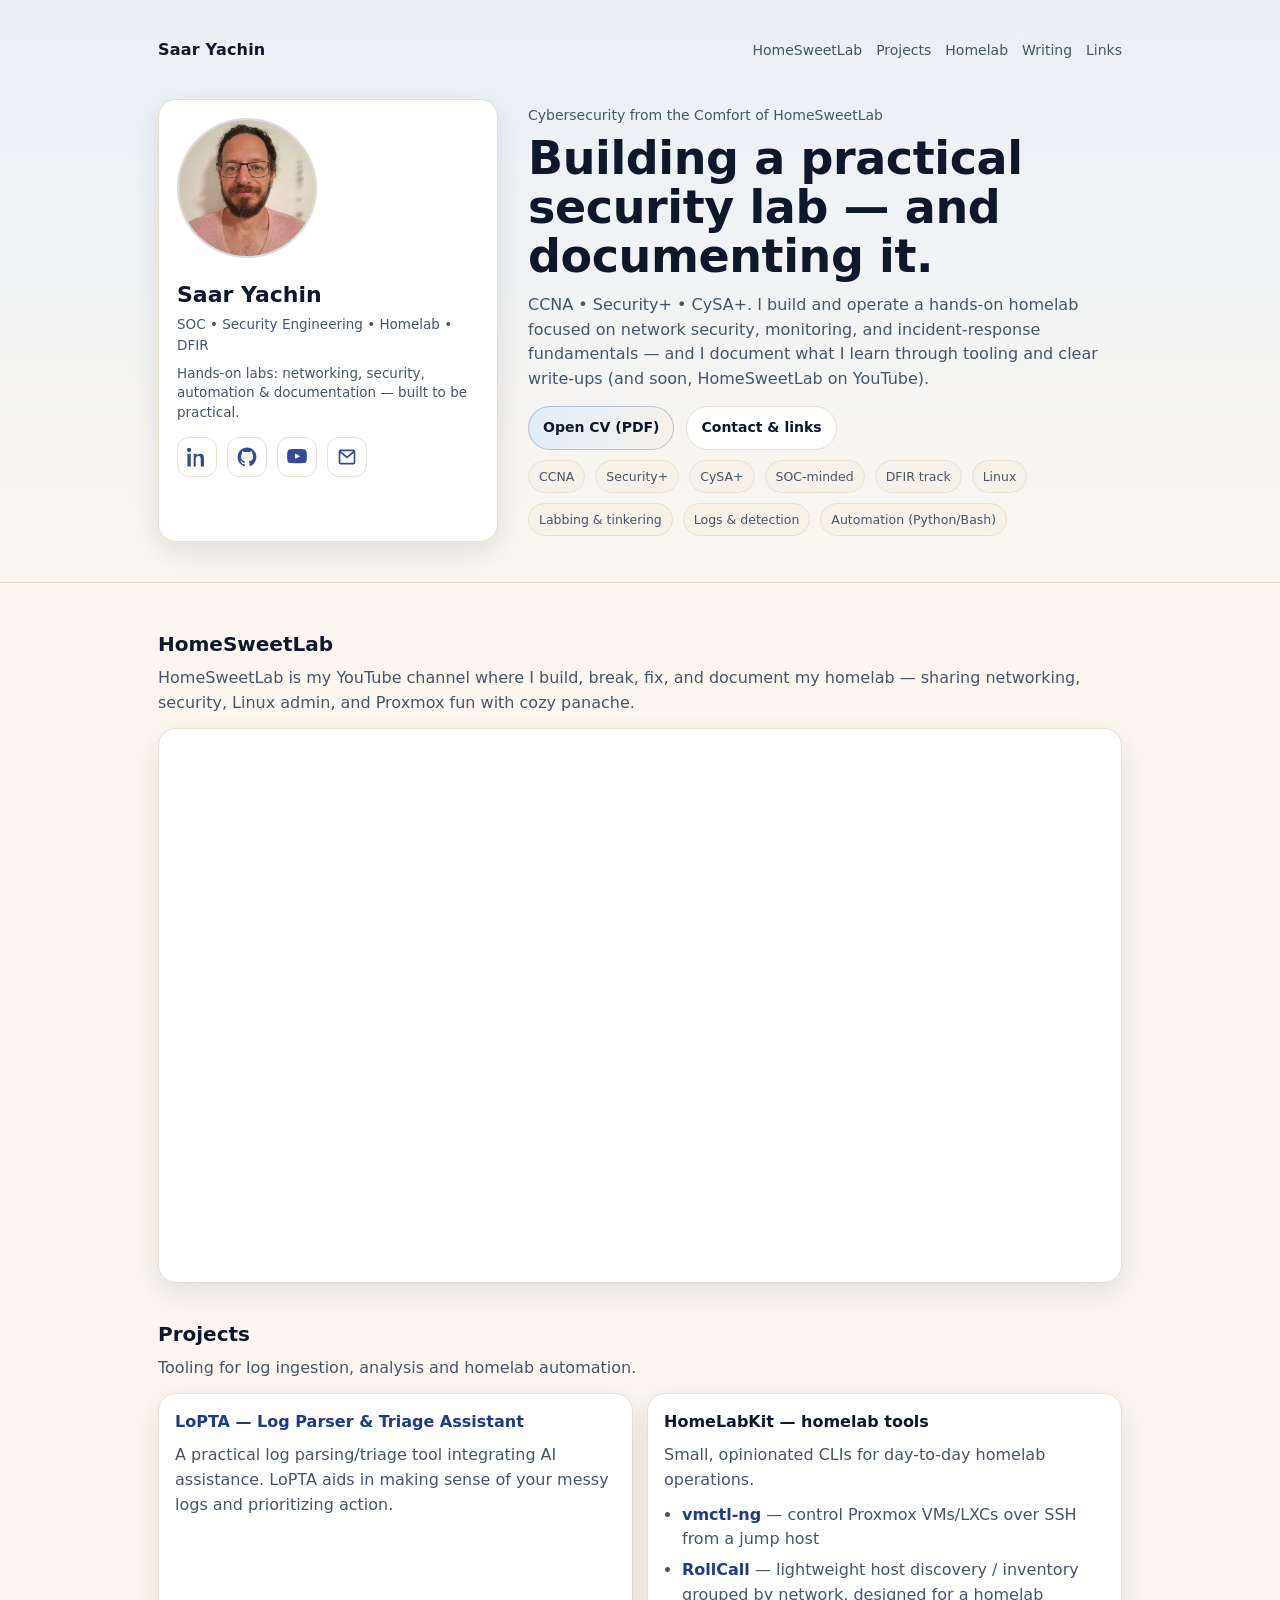
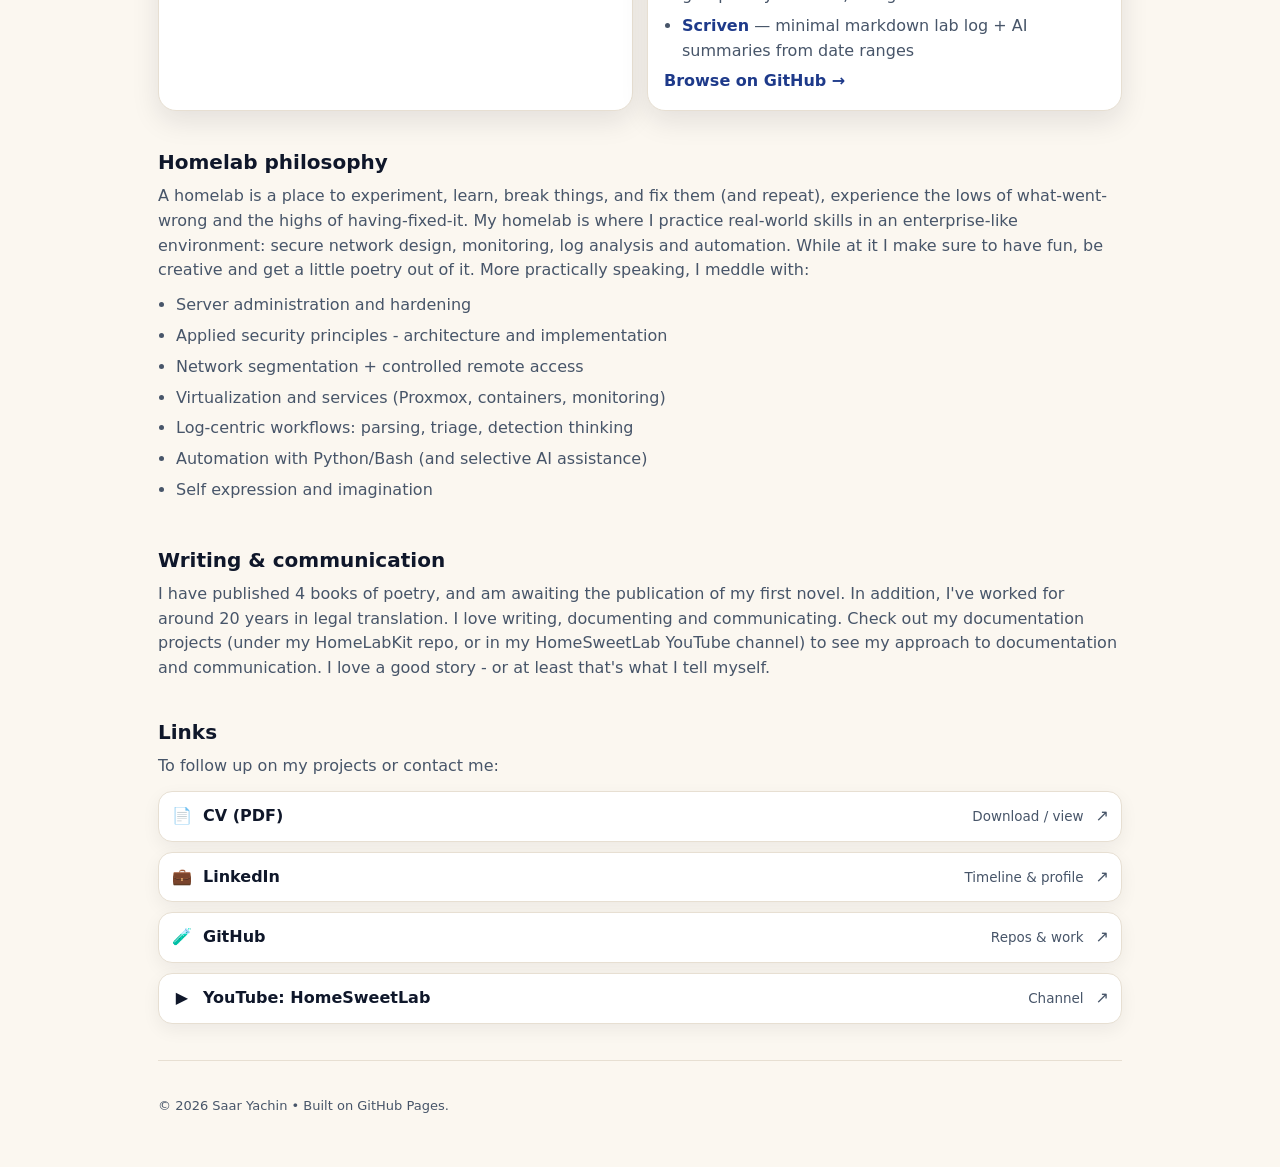
==== index.html @ 1986d0d4 "Fix video embed borders" ====
<!doctype html>
<html lang="en">
<head>
  <meta charset="utf-8" />
  <meta name="viewport" content="width=device-width, initial-scale=1" />
  <title>Saar Yachin — Network Security • SOC/DFIR • Homelab</title>
  <meta name="description" content="CCNA • Security+ • CySA+. Networking-first cybersecurity practitioner building hands-on homelab labs and tooling (LoPTA, vmctl-ng, RollCall). HomeSweetLab on YouTube." />
  <link rel="stylesheet" href="styles.css" />
  <link rel="icon" href="/favicon.ico">
  <link rel="icon" type="image/png" sizes="16x16" href="/favicon-16x16.png">
  <link rel="icon" type="image/png" sizes="32x32" href="/favicon-32x32.png">
</head>

<body>
  <header class="site-header" id="top">
    <div class="wrap">
      <nav class="nav">
        <a class="brand" href="#top">Saar Yachin</a>
        <div class="navlinks">
          <a href="#homesweetlab">HomeSweetLab</a>
          <a href="#projects">Projects</a>
          <a href="#homelab">Homelab</a>
          <a href="#writing">Writing</a>
          <a href="#links">Links</a>
        </div>
      </nav>

      <section class="hero">
        <div class="hero-left">
          <img class="avatar" src="assets/avatar.jpg" alt="Portrait of Saar Yachin" />

          <div class="identity">
            <h1 class="name">Saar Yachin</h1>
	    <p class="tagline">SOC • Security Engineering • Homelab • DFIR</p>
	    <p class="micro">Hands-on labs: networking, security, automation & documentation — built to be practical.</p>
          </div>

          <div class="iconbar" aria-label="Social links">
            <!-- Replace # with real links later -->
            <a class="iconbtn" href="https://www.linkedin.com/in/saar-yachin" aria-label="LinkedIn" title="LinkedIn" target="_blank" rel="noopener">
              <!-- LinkedIn icon (inline SVG) -->
              <svg viewBox="0 0 24 24" aria-hidden="true"><path d="M4.98 3.5C4.98 4.88 3.87 6 2.5 6S0 4.88 0 3.5 1.12 1 2.5 1 4.98 2.12 4.98 3.5ZM.5 23.5h4V7.98h-4V23.5ZM8 7.98h3.83v2.12h.05c.53-1 1.83-2.06 3.77-2.06 4.03 0 4.78 2.65 4.78 6.09v9.37h-4v-8.31c0-1.98-.04-4.52-2.76-4.52-2.76 0-3.18 2.16-3.18 4.39v8.44H8V7.98Z"/></svg>
            </a>

            <a class="iconbtn" href="https://github.com/saaryachin" aria-label="GitHub" title="GitHub" target="_blank" rel="noopener">
              <svg viewBox="0 0 24 24" aria-hidden="true"><path d="M12 .5C5.73.5.75 5.62.75 12c0 5.1 3.22 9.42 7.69 10.95.56.1.77-.25.77-.55v-2.02c-3.13.7-3.79-1.55-3.79-1.55-.52-1.36-1.27-1.72-1.27-1.72-1.04-.73.08-.71.08-.71 1.15.08 1.75 1.2 1.75 1.2 1.02 1.78 2.68 1.26 3.33.96.1-.76.4-1.26.72-1.55-2.5-.29-5.13-1.28-5.13-5.7 0-1.26.44-2.29 1.16-3.1-.12-.29-.5-1.46.11-3.05 0 0 .95-.31 3.12 1.19.9-.26 1.87-.39 2.83-.39.96 0 1.93.13 2.83.39 2.17-1.5 3.12-1.19 3.12-1.19.61 1.59.23 2.76.11 3.05.72.81 1.16 1.84 1.16 3.1 0 4.43-2.64 5.41-5.15 5.69.41.36.77 1.06.77 2.14v3.17c0 .3.2.65.78.55C20.03 21.42 23.25 17.1 23.25 12 23.25 5.62 18.27.5 12 .5Z"/></svg>
            </a>

            <a class="iconbtn" href="https://www.youtube.com/@HomeSweetLab" aria-label="YouTube" title="YouTube" target="_blank" rel="noopener">
              <svg viewBox="0 0 24 24" aria-hidden="true"><path d="M23.5 6.2s-.23-1.65-.95-2.38c-.9-.95-1.9-.95-2.36-1C16.9 2.5 12 2.5 12 2.5h-.01s-4.9 0-8.19.32c-.46.05-1.46.05-2.36 1C.73 4.55.5 6.2.5 6.2S.2 8.14.2 10.08v1.84c0 1.94.3 3.88.3 3.88s.23 1.65.94 2.38c.9.95 2.08.92 2.6 1.02 1.9.19 8 .3 8 .3s4.9-.01 8.19-.33c.46-.05 1.46-.05 2.36-1 .72-.73.95-2.38.95-2.38s.3-1.94.3-3.88v-1.84c0-1.94-.3-3.88-.3-3.88ZM9.75 14.2V7.8l6.2 3.2-6.2 3.2Z"/></svg>
            </a>

            <a class="iconbtn" href="mailto:saaryachin@gmail.com" aria-label="Email" title="Email">
              <svg viewBox="0 0 24 24" aria-hidden="true"><path d="M2 5.5A2.5 2.5 0 0 1 4.5 3h15A2.5 2.5 0 0 1 22 5.5v13A2.5 2.5 0 0 1 19.5 21h-15A2.5 2.5 0 0 1 2 18.5v-13Zm2.7-.5 7.3 6.1 7.3-6.1H4.7ZM20 7.1l-7.4 6.2a1 1 0 0 1-1.3 0L4 7.1V18.5c0 .28.22.5.5.5h15c.28 0 .5-.22.5-.5V7.1Z"/></svg>
            </a>
          </div>
        </div>

        <div class="hero-right">
          <p class="kicker">Cybersecurity from the Comfort of HomeSweetLab</p>
          <h2 class="headline">Building a practical security lab — and documenting it.</h2>
          <p class="lede">CCNA • Security+ • CySA+. I build and operate a hands-on homelab focused on network security, monitoring, and incident-response fundamentals — and I document what I learn through tooling and clear write-ups (and soon, HomeSweetLab on YouTube).</p>

          <div class="cta">
            <a class="btn primary" href="cv.pdf" target="_blank" rel="noopener">Open CV (PDF)</a>
            <a class="btn" href="#links">Contact & links</a>
          </div>
	<div class="chips" aria-label="Highlights">
	    <span class="chip">CCNA</span>
	    <span class="chip">Security+</span>
	    <span class="chip">CySA+</span>
	    <span class="chip">SOC-minded</span>
	    <span class="chip">DFIR track</span>
	    <span class="chip">Linux</span>
	    <span class="chip">Labbing & tinkering</span>
	    <span class="chip">Logs & detection</span>
	    <span class="chip">Automation (Python/Bash)</span>
        </div>
      </div>
      </section>
    </div>
  </header>

  <main class="wrap">
    <!-- HomeSweetLab section -->
    <section class="section" id="homesweetlab">
      <div class="section-head">
        <h3>HomeSweetLab</h3>
        <p class="muted">HomeSweetLab is my YouTube channel where I build, break, fix, and document my homelab — sharing networking, security, Linux admin, and Proxmox fun with cozy panache.</p>
      </div>

      <!-- note: placeholder -->
      <div class="video-card">
        <div class="video-embed">
          <iframe
            src="https://www.youtube.com/embed/uvWdbuGuYpo?si=0WYmAQ7j7IZ3jvNw"
            title="HomeSweetLab Ep.01 — My Cybersecurity Homelab"
            frameborder="0"
            allow="accelerometer; autoplay; clipboard-write; encrypted-media; gyroscope; picture-in-picture; web-share"
            allowfullscreen>
          </iframe>
        </div>
      </div>
    </section>

    <!-- Projects -->
    <section class="section" id="projects">
      <div class="section-head">
	<h3>Projects</h3>
	<p class="muted">Tooling for log ingestion, analysis and homelab automation.</p>
      </div>

      <div class="grid2">
        <article class="card">
	  <h4> <a class="link" href="https://github.com/saaryachin/LoPTA" target="_blank" rel="noopener">LoPTA — Log Parser &amp; Triage Assistant </a> </h4>
	  <p class="muted">A practical log parsing/triage tool integrating AI assistance. LoPTA aids in making sense of your messy logs and prioritizing action.</p>
        </article>


	<article class="card">
	  <h4>HomeLabKit — homelab tools</h4>
	  <p class="muted">Small, opinionated CLIs for day-to-day homelab operations.</p>
	  <ul class="bullets">
      <li>
        <a class="link" href="https://github.com/saaryachin/vmctl-ng" target="_blank" rel="noopener">
          <strong>vmctl-ng</strong>
        </a>
        — control Proxmox VMs/LXCs over SSH from a jump host
      </li>

      <li>
        <a class="link" href="https://github.com/saaryachin/RollCall" target="_blank" rel="noopener">
          <strong>RollCall</strong>
        </a>
        — lightweight host discovery / inventory grouped by network, designed for a homelab
      </li>

      <li>
        <a class="link" href="https://github.com/saaryachin/Scriven" target="_blank" rel="noopener">
          <strong>Scriven</strong>
        </a>
        — minimal markdown lab log + AI summaries from date ranges
      </li>
    </ul>
	  <a class="link" href="https://github.com/saaryachin" target="_blank" rel="noopener">Browse on GitHub →</a>
	</article>
      </div>
    </section>

    <section class="section" id="homelab">
      <div class="section-head">
        <h3>Homelab philosophy</h3>
        <p class="muted">A homelab is a place to experiment, learn, break things, and fix them (and repeat), experience the lows of what-went-wrong and the highs of having-fixed-it. My homelab is where I practice real-world skills in an enterprise-like environment: secure network design, monitoring, log analysis and automation. While at it I make sure to have fun, be creative and get a little poetry out of it. More practically speaking, I meddle with: </p>
      </div>
      <ul class="bullets">
        <li>Server administration and hardening</li>
        <li>Applied security principles - architecture and implementation</li>
        <li>Network segmentation + controlled remote access</li>
        <li>Virtualization and services (Proxmox, containers, monitoring)</li>
	<li>Log-centric workflows: parsing, triage, detection thinking</li>
	<li>Automation with Python/Bash (and selective AI assistance)</li>
        <li>Self expression and imagination</li>
      </ul>
    </section>

    <section class="section" id="writing">
      <div class="section-head">
        <h3>Writing & communication</h3>
        <p class="muted">
          I have published 4 books of poetry, and am awaiting the publication of my first novel. In addition, I've worked for around 20 years in legal translation. I love writing, documenting and communicating. Check out my documentation projects (under my HomeLabKit repo, or in my HomeSweetLab YouTube channel) to see my approach to documentation and communication. I love a good story - or at least that's what I tell myself.
        </p>
      </div>
    </section>

    <section class="section" id="links">
      <div class="section-head">
        <h3>Links</h3>
        <p class="muted">To follow up on my projects or contact me:</p>
      </div>

      <div class="linklist">
        <a class="linkrow" href="cv.pdf" target="_blank" rel="noopener">
          <span class="lr-left"><span class="lr-icon">📄</span><span class="lr-title">CV (PDF)</span></span>
          <span class="lr-desc muted">Download / view</span>
          <span class="lr-arrow">↗</span>
        </a>

        <a class="linkrow" href="https://www.linkedin.com/in/saar-yachin" target="_blank" rel="noopener">
          <span class="lr-left"><span class="lr-icon">💼</span><span class="lr-title">LinkedIn</span></span>
          <span class="lr-desc muted">Timeline & profile</span>
          <span class="lr-arrow">↗</span>
        </a>

        <a class="linkrow" href="https://github.com/saaryachin" target="_blank" rel="noopener">
          <span class="lr-left"><span class="lr-icon">🧪</span><span class="lr-title">GitHub</span></span>
          <span class="lr-desc muted">Repos & work</span>
          <span class="lr-arrow">↗</span>
        </a>

        <a class="linkrow" href="https://www.youtube.com/@HomeSweetLab" target="_blank" rel="noopener">
          <span class="lr-left"><span class="lr-icon">▶️</span><span class="lr-title">YouTube: HomeSweetLab</span></span>
          <span class="lr-desc muted">Channel</span>
          <span class="lr-arrow">↗</span>
        </a>
      </div>

    </section>

    <footer class="footer">
      <p class="tiny muted">© <span id="year"></span> Saar Yachin • Built on GitHub Pages.</p>
    </footer>
  </main>

  <script>
    document.getElementById("year").textContent = new Date().getFullYear();
  </script>
</body>
</html>
---- styles.css ----
:root{
  --bg:#FBF7F0;
  --card:#FFFFFF;
  --cardTint:#F6F0E6;
  --text:#0F172A;
  --muted:#475569;
  --border:#E7DFD2;
  --accent:#1E3A8A;
  --accentSoft:#DBEAFE;

  --radius:18px;
  --shadow: 0 10px 28px rgba(15,23,42,0.10);
}

*{box-sizing:border-box}
html,body{margin:0;padding:0}
body{
  font-family: ui-sans-serif, system-ui, -apple-system, Segoe UI, Roboto, Helvetica, Arial;
  background: var(--bg);
  color: var(--text);
  line-height:1.55;
}

a{color:inherit;text-decoration:none}
.wrap{max-width:1000px;margin:0 auto;padding:28px 18px}

.site-header{
  background: linear-gradient(180deg, rgba(219,234,254,0.55), rgba(251,247,240,0));
  border-bottom:1px solid var(--border);
}

.nav{
  display:flex;justify-content:space-between;align-items:center;
  gap:14px;padding:10px 0 18px;
}

.brand{font-weight:750;letter-spacing:.2px}
.navlinks{display:flex;gap:14px;flex-wrap:wrap}
.navlinks a{color:var(--muted);font-size:14px}
.navlinks a:hover{color:var(--accent)}

.hero{
  display:grid;
  grid-template-columns: 340px 1fr;
  gap:26px;
  padding:18px 0 12px;
}
@media (max-width: 860px){
  .hero{grid-template-columns:1fr}
}

.hero-left{
  background: var(--card);
  border:1px solid var(--border);
  border-radius: var(--radius);
  box-shadow: var(--shadow);
  padding:18px;
}

.avatar{
  width:140px;height:140px;border-radius:50%;
  object-fit:cover;
  border: 2px solid rgba(30,58,138,0.12);
  background: var(--cardTint);
}

.hero-left .identity {
  margin-top: 16px;
}

.micro {
  margin: 8px 0 0;
  font-size: 13.5px;
  color: var(--muted);
  line-height: 1.45;
}
.identity{margin-top:12px}
.name{margin:0;font-size:22px;line-height:1.2}
.tagline{margin:6px 0 0;color:var(--muted);font-size:13.5px}

.iconbar{
  display:flex;gap:10px;flex-wrap:wrap;
  margin-top:14px;
}
.iconbtn{
  width:40px;height:40px;border-radius:12px;
  display:grid;place-items:center;
  border:1px solid var(--border);
  background: var(--card);
  transition: transform .08s ease, border-color .2s ease, background .2s ease;
}
.iconbtn:hover{
  transform: translateY(-1px);
  border-color: rgba(30,58,138,0.25);
  background: rgba(219,234,254,0.35);
}
.iconbtn svg{
  width:20px;height:20px;
  fill: var(--accent);
  opacity: .9;
}

.hero-right{
  padding:6px 4px;
}
.kicker{color:var(--muted);font-size:14px;margin:0 0 8px}
.headline{
  margin:0 0 12px;
  font-size: clamp(30px, 4.2vw, 46px);
  line-height:1.06;
  letter-spacing:-.4px;
}
.lede{color:var(--muted);max-width:70ch;margin:0 0 14px}

.cta{display:flex;gap:12px;flex-wrap:wrap;margin:12px 0 10px}
.btn{
  border:1px solid var(--border);
  padding:10px 14px;border-radius:999px;
  background: var(--card);
  font-weight:650;font-size:14px;
  transition: transform .08s ease, border-color .2s ease, background .2s ease;
}
.btn:hover{transform:translateY(-1px);border-color:rgba(30,58,138,0.25)}
.btn.primary{
  border-color: rgba(30,58,138,0.25);
  background: linear-gradient(90deg, rgba(219,234,254,0.75), rgba(246,240,230,0.7));
}

.chips{display:flex;gap:10px;flex-wrap:wrap;margin-top:10px}
.chip{
  font-size:12.5px;color:var(--muted);
  border:1px solid var(--border);
  padding:6px 10px;border-radius:999px;
  background: rgba(246,240,230,0.75);
}

.section{padding:18px 0}
.section-head h3{margin:0 0 6px;font-size:20px}
.section-head p{margin:0;color:var(--muted)}

.muted{color:var(--muted)}
.tiny{font-size:13px}

.video-card{
  margin-top:12px;
  border:1px solid var(--border);
  border-radius: var(--radius);
  background: var(--card);
  box-shadow: var(--shadow);
  padding:14px;
}

.video-placeholder{
  min-height: 260px;
  border-radius: 14px;
  border:1px dashed rgba(30,58,138,0.25);
  background: rgba(219,234,254,0.35);
  display:flex;align-items:center;gap:14px;
  padding:18px;
}

.video-embed {
  position: relative;
  width: 100%;
  aspect-ratio: 16 / 9;
  overflow: hidden;
  border-radius: 16px; /* match your card rounding */
}

.video-embed iframe {
  position: absolute;
  inset: 0;
  width: 100%;
  height: 100%;
  border: 0;
}

.play-badge{
  width:52px;height:52px;border-radius:16px;
  display:grid;place-items:center;
  background: var(--card);
  border:1px solid var(--border);
  color: var(--accent);
  font-weight:800;
}

.grid2{
  display:grid;
  grid-template-columns: repeat(2, minmax(0,1fr));
  gap:14px;
  margin-top:12px;
}
@media (max-width: 860px){
  .grid2{grid-template-columns:1fr}
}

.card{
  border:1px solid var(--border);
  border-radius: var(--radius);
  background: var(--card);
  box-shadow: var(--shadow);
  padding:16px;
}
.card.subtle{
  background: rgba(246,240,230,0.7);
}
.card h4{margin:0 0 8px;font-size:16px}
.card p{margin:0 0 10px}

.link{
  display:inline-block;
  font-weight:700;
  color: var(--accent);
}
.link:hover{text-decoration:underline}
.link.disabled{
  color: rgba(71,85,105,0.7);
  cursor: not-allowed;
  text-decoration:none;
}

.bullets{margin:10px 0 0;padding-left:18px;color:var(--muted)}
.bullets li{margin:6px 0}

.linklist{display:grid;gap:10px;margin-top:12px}
.linkrow{
  display:grid;
  grid-template-columns: 1fr auto auto;
  gap:12px;
  align-items:center;
  border:1px solid var(--border);
  border-radius: 14px;
  background: var(--card);
  box-shadow: 0 6px 18px rgba(15,23,42,0.06);
  padding:12px 12px;
}
.linkrow:hover{
  border-color: rgba(30,58,138,0.22);
  background: rgba(219,234,254,0.18);
}
.lr-left{display:flex;align-items:center;gap:10px}
.lr-icon{width:22px;text-align:center}
.lr-title{font-weight:750}
.lr-desc{font-size:13.5px}
.lr-arrow{color: var(--muted)}

.footer{
  padding:22px 0 10px;
  border-top:1px solid var(--border);
  margin-top:18px;
}
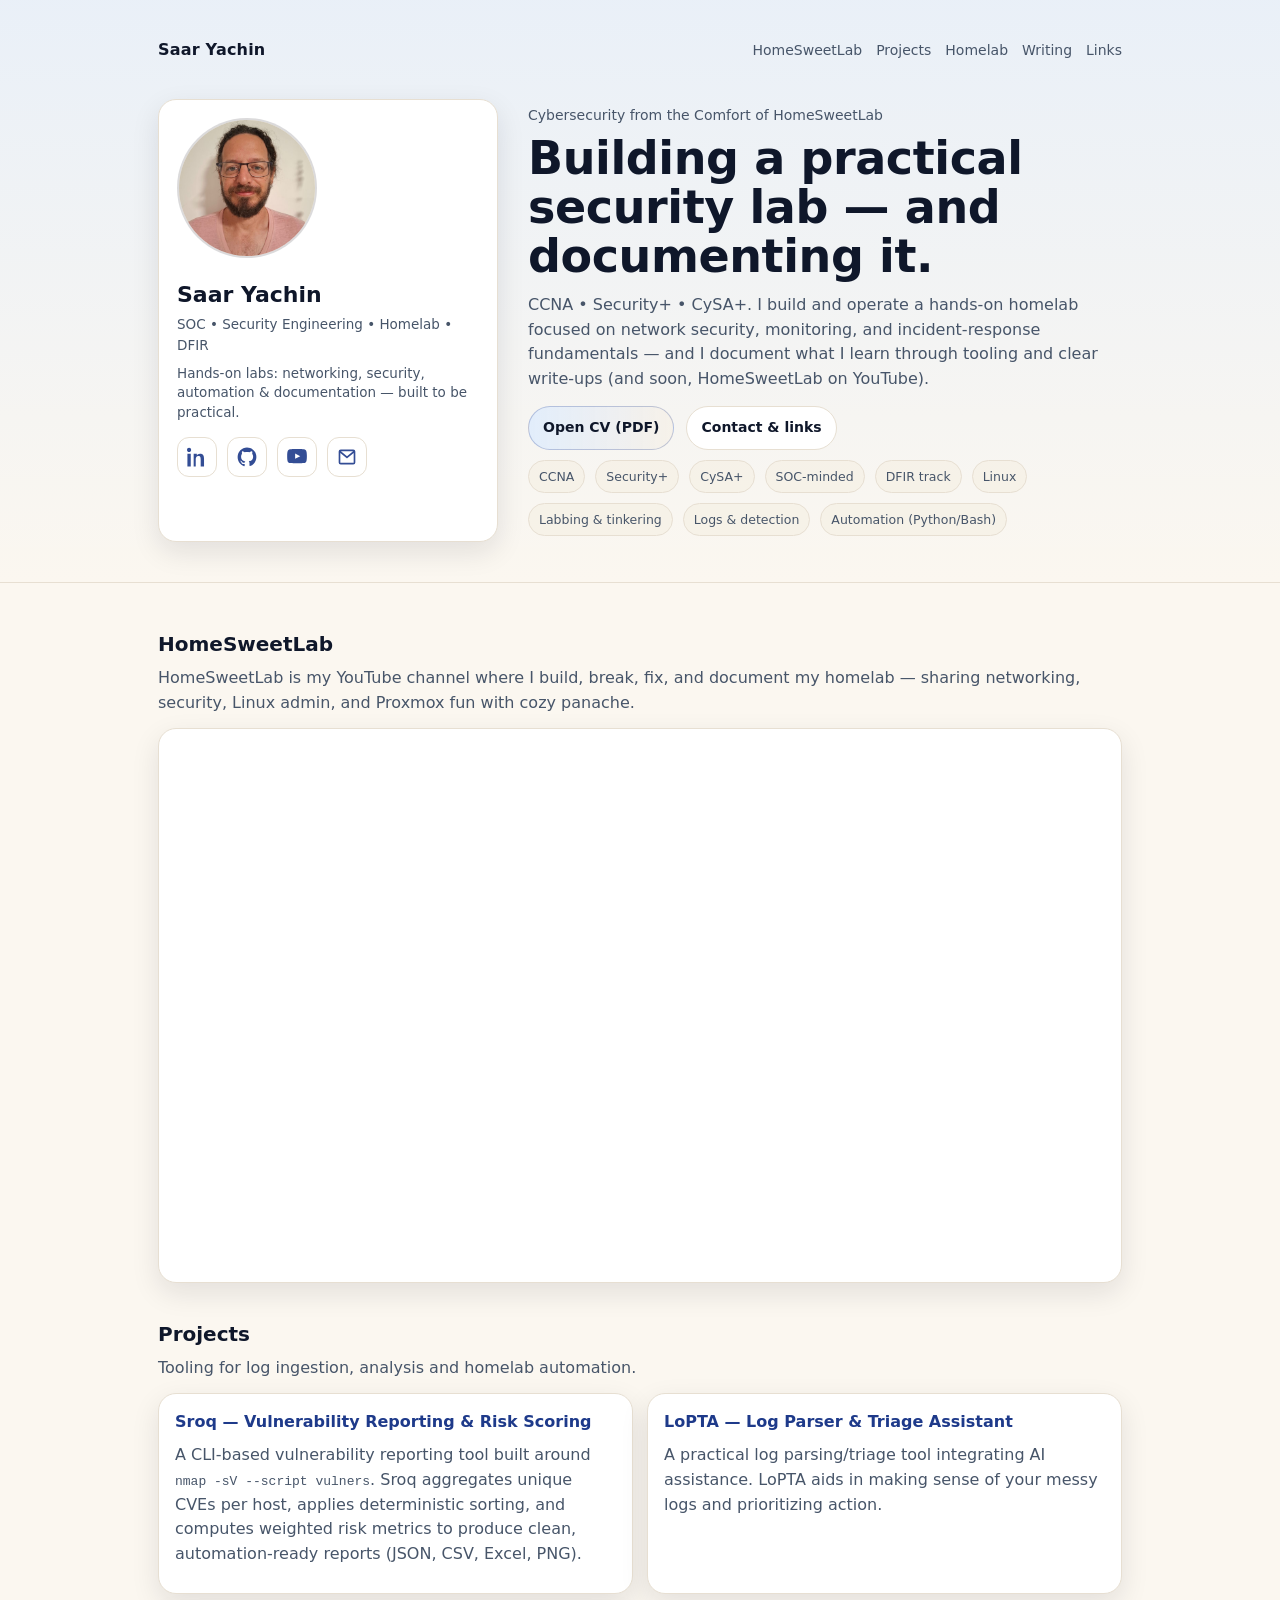
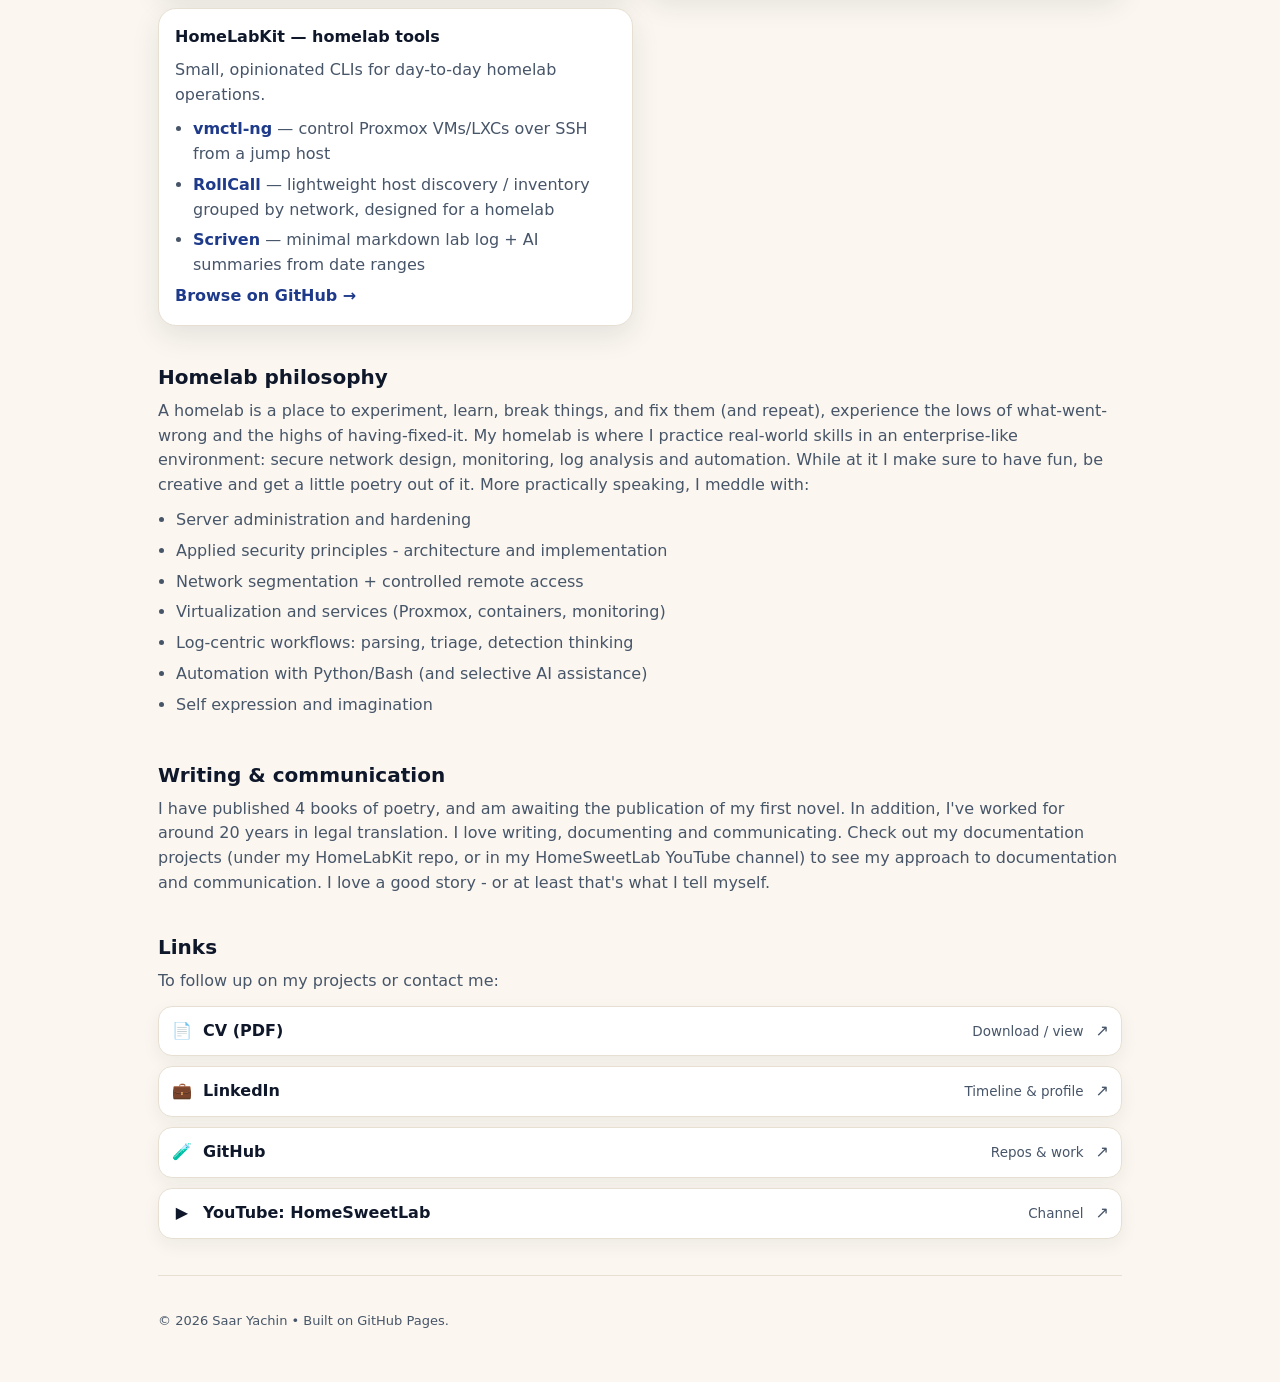
==== commit eae69c10: "Added Sroq project." ====
--- a/index.html
+++ b/index.html
@@ -112,8 +112,13 @@
 
       <div class="grid2">
         <article class="card">
-	  <h4> <a class="link" href="https://github.com/saaryachin/LoPTA" target="_blank" rel="noopener">LoPTA — Log Parser &amp; Triage Assistant </a> </h4>
-	  <p class="muted">A practical log parsing/triage tool integrating AI assistance. LoPTA aids in making sense of your messy logs and prioritizing action.</p>
+          <h4> <a class="link" href="https://github.com/saaryachin/sroq" target="_blank" rel="noopener">
+              Sroq — Vulnerability Reporting &amp; Risk Scoring </a> </h4>
+            <p class="muted"> A CLI-based vulnerability reporting tool built around <code>nmap -sV --script vulners</code>. Sroq aggregates unique CVEs per host, applies deterministic sorting, and computes weighted risk metrics to produce clean, automation-ready reports (JSON, CSV, Excel, PNG). </p>
+        </article>
+        <article class="card">
+          <h4> <a class="link" href="https://github.com/saaryachin/LoPTA" target="_blank" rel="noopener">LoPTA — Log Parser &amp; Triage Assistant </a> </h4>
+          <p class="muted">A practical log parsing/triage tool integrating AI assistance. LoPTA aids in making sense of your messy logs and prioritizing action.</p>
         </article>
 
 
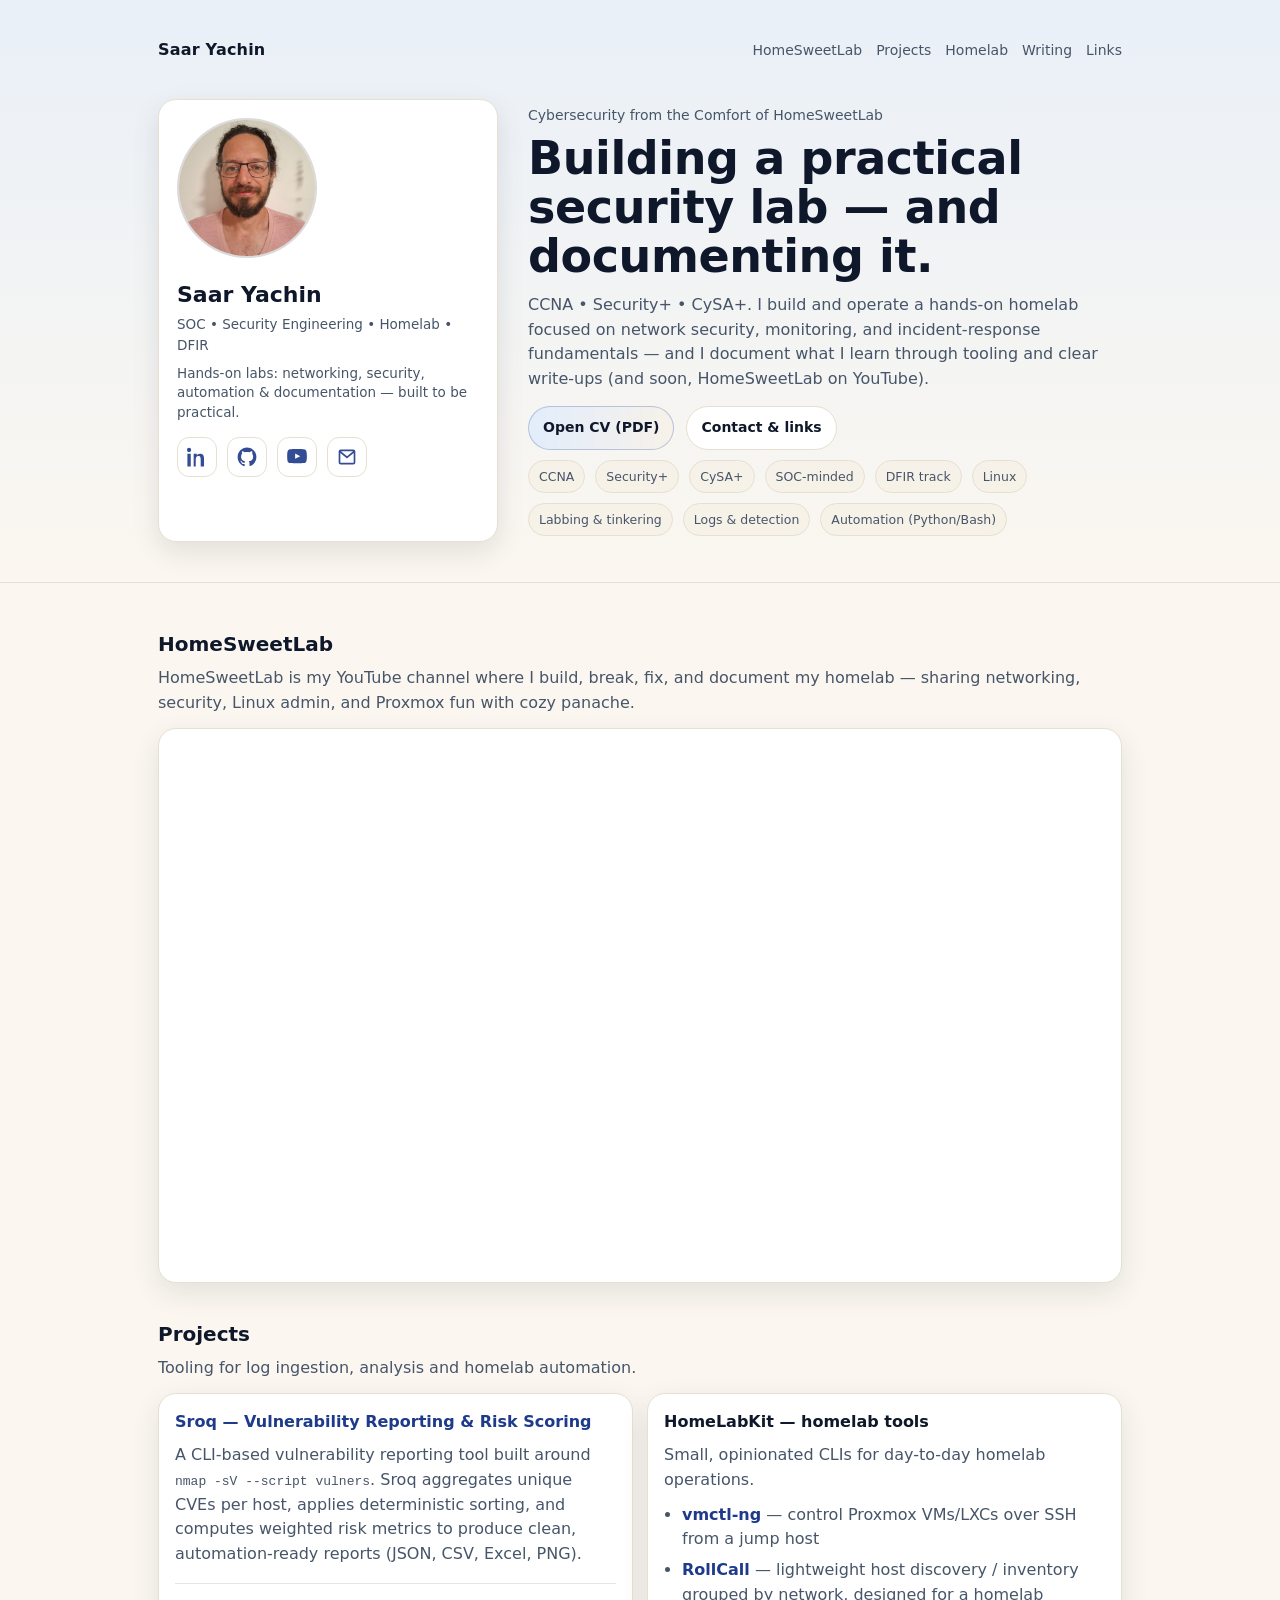
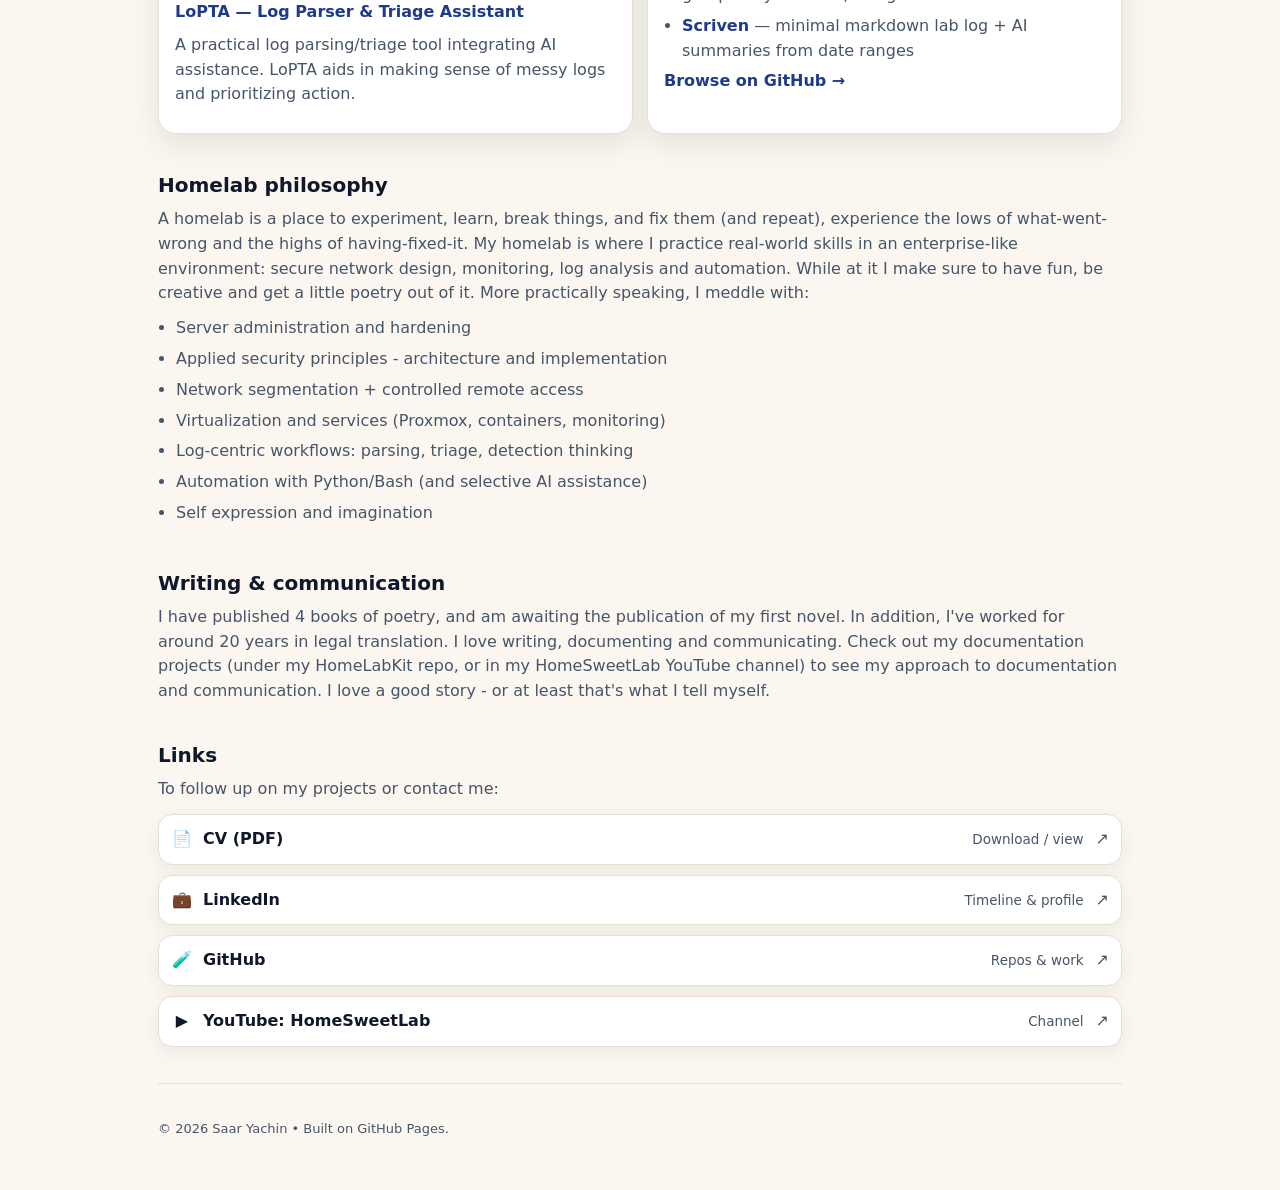
==== commit 588a7cc7: "HTML formatting." ====
--- a/index.html
+++ b/index.html
@@ -112,15 +112,26 @@
 
       <div class="grid2">
         <article class="card">
-          <h4> <a class="link" href="https://github.com/saaryachin/sroq" target="_blank" rel="noopener">
-              Sroq — Vulnerability Reporting &amp; Risk Scoring </a> </h4>
-            <p class="muted"> A CLI-based vulnerability reporting tool built around <code>nmap -sV --script vulners</code>. Sroq aggregates unique CVEs per host, applies deterministic sorting, and computes weighted risk metrics to produce clean, automation-ready reports (JSON, CSV, Excel, PNG). </p>
+          <h4>
+            <a class="link" href="https://github.com/saaryachin/sroq" target="_blank" rel="noopener">
+              Sroq — Vulnerability Reporting &amp; Risk Scoring
+            </a>
+          </h4>
+          <p class="muted">
+            A CLI-based vulnerability reporting tool built around <code>nmap -sV --script vulners</code>. Sroq aggregates unique CVEs per host, applies deterministic sorting, and computes weighted risk metrics to produce clean, automation-ready reports (JSON, CSV, Excel, PNG).
+          </p>
+
+          <hr style="border:none;border-top:1px solid #e5e5e5;margin:1rem 0;">
+
+          <h4>
+            <a class="link" href="https://github.com/saaryachin/LoPTA" target="_blank" rel="noopener">
+              LoPTA — Log Parser &amp; Triage Assistant
+            </a>
+          </h4>
+          <p class="muted">
+            A practical log parsing/triage tool integrating AI assistance. LoPTA aids in making sense of messy logs and prioritizing action.
+          </p>
         </article>
-        <article class="card">
-          <h4> <a class="link" href="https://github.com/saaryachin/LoPTA" target="_blank" rel="noopener">LoPTA — Log Parser &amp; Triage Assistant </a> </h4>
-          <p class="muted">A practical log parsing/triage tool integrating AI assistance. LoPTA aids in making sense of your messy logs and prioritizing action.</p>
-        </article>
-
 
 	<article class="card">
 	  <h4>HomeLabKit — homelab tools</h4>
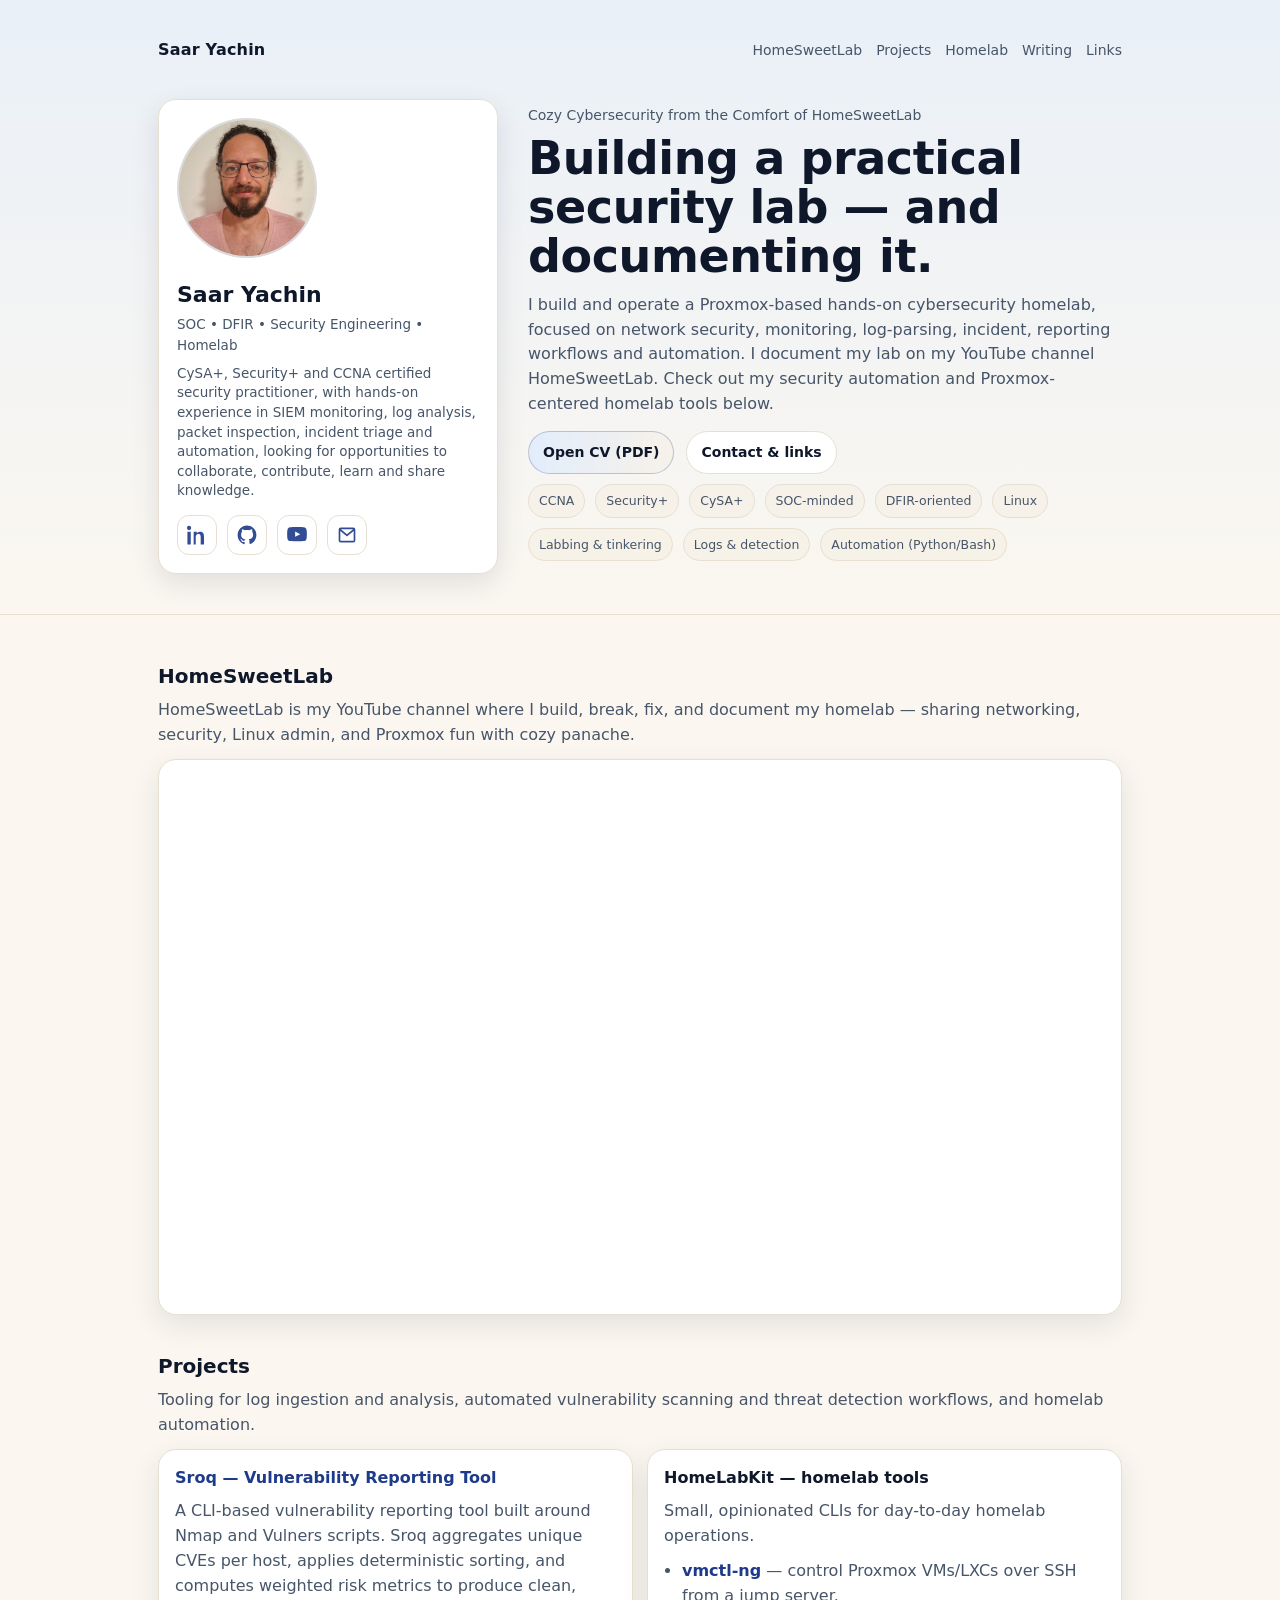
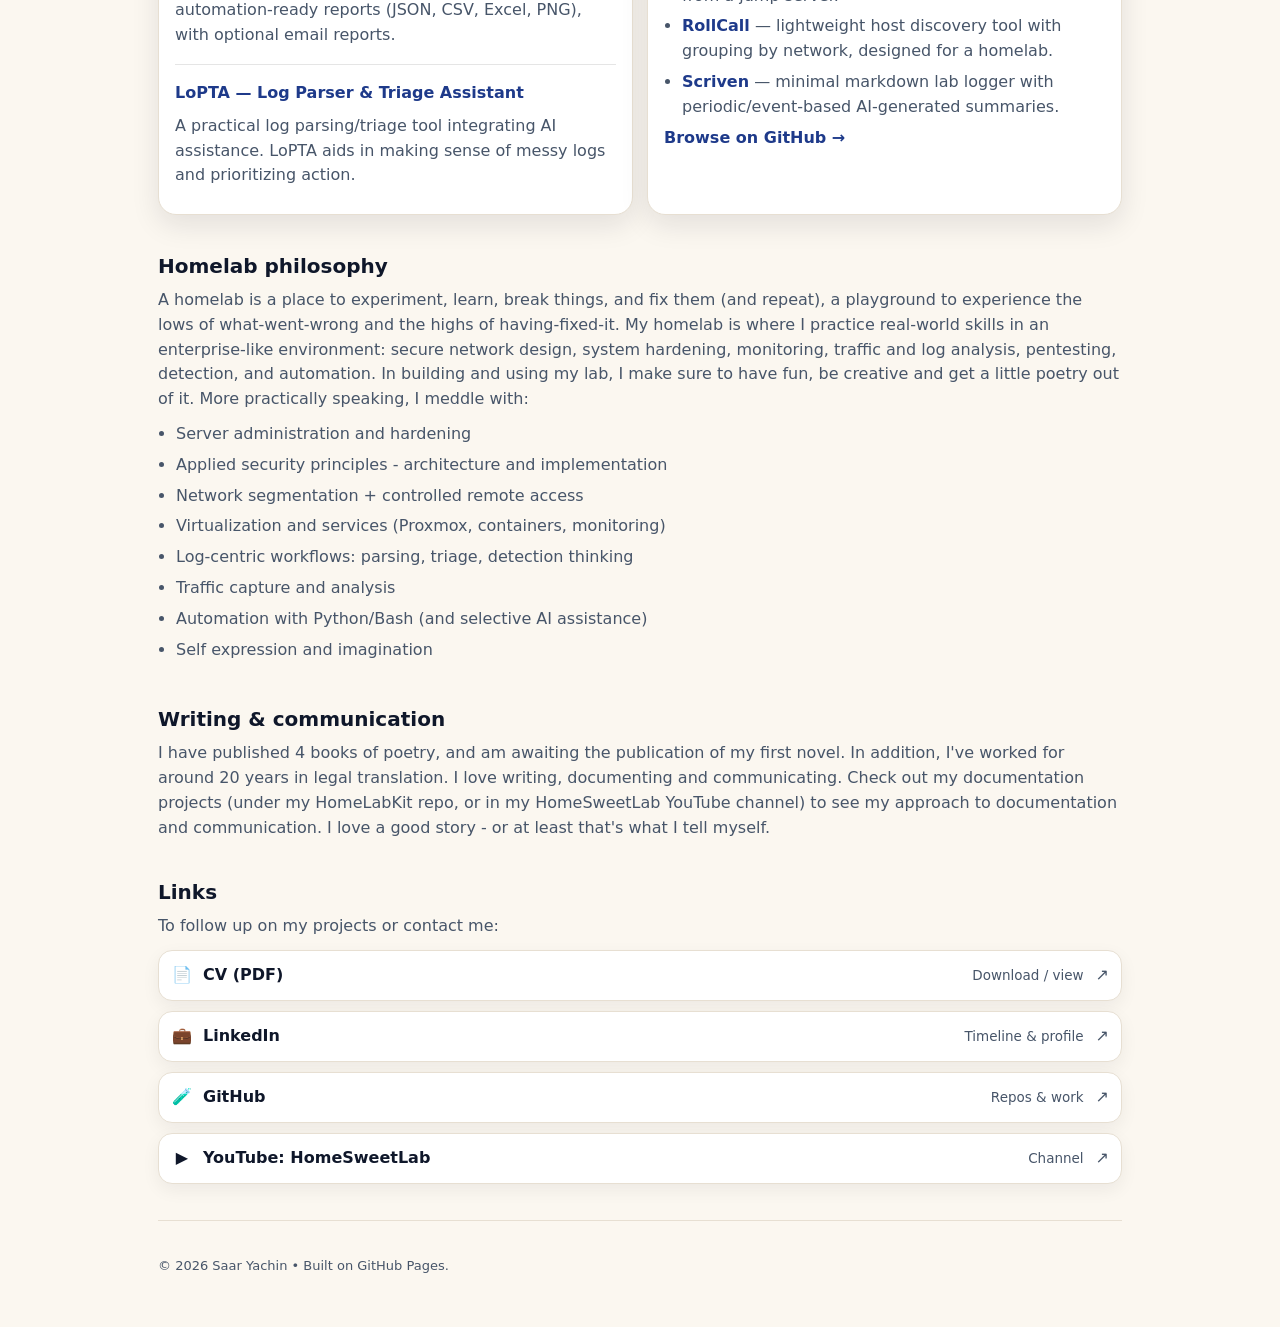
==== commit 81ee3208: "Improve wording" ====
--- a/index.html
+++ b/index.html
@@ -3,8 +3,8 @@
 <head>
   <meta charset="utf-8" />
   <meta name="viewport" content="width=device-width, initial-scale=1" />
-  <title>Saar Yachin — Network Security • SOC/DFIR • Homelab</title>
-  <meta name="description" content="CCNA • Security+ • CySA+. Networking-first cybersecurity practitioner building hands-on homelab labs and tooling (LoPTA, vmctl-ng, RollCall). HomeSweetLab on YouTube." />
+  <title>Saar Yachin — SOC • DFIR • Security Engineering • Homelab</title>
+  <meta name="description" content="CCNA • Security+ • CySA+. Cybersecurity practitioner building and documenting a hands-on homelab. Automation, networking, security engineering, HomeSweetLab on YouTube." />
   <link rel="stylesheet" href="styles.css" />
   <link rel="icon" href="/favicon.ico">
   <link rel="icon" type="image/png" sizes="16x16" href="/favicon-16x16.png">
@@ -31,8 +31,8 @@
 
           <div class="identity">
             <h1 class="name">Saar Yachin</h1>
-	    <p class="tagline">SOC • Security Engineering • Homelab • DFIR</p>
-	    <p class="micro">Hands-on labs: networking, security, automation & documentation — built to be practical.</p>
+	    <p class="tagline">SOC • DFIR • Security Engineering • Homelab</p>
+	    <p class="micro">CySA+, Security+ and CCNA certified security practitioner, with hands-on experience in SIEM monitoring, log analysis, packet inspection, incident triage and automation, looking for opportunities to collaborate, contribute, learn and share knowledge. </p>
           </div>
 
           <div class="iconbar" aria-label="Social links">
@@ -57,9 +57,9 @@
         </div>
 
         <div class="hero-right">
-          <p class="kicker">Cybersecurity from the Comfort of HomeSweetLab</p>
+          <p class="kicker">Cozy Cybersecurity from the Comfort of HomeSweetLab</p>
           <h2 class="headline">Building a practical security lab — and documenting it.</h2>
-          <p class="lede">CCNA • Security+ • CySA+. I build and operate a hands-on homelab focused on network security, monitoring, and incident-response fundamentals — and I document what I learn through tooling and clear write-ups (and soon, HomeSweetLab on YouTube).</p>
+          <p class="lede">I build and operate a Proxmox-based hands-on cybersecurity homelab, focused on network security, monitoring, log-parsing, incident, reporting workflows and automation. I document my lab on my YouTube channel HomeSweetLab. Check out my security automation and Proxmox-centered homelab tools below.</p>
 
           <div class="cta">
             <a class="btn primary" href="cv.pdf" target="_blank" rel="noopener">Open CV (PDF)</a>
@@ -70,7 +70,7 @@
 	    <span class="chip">Security+</span>
 	    <span class="chip">CySA+</span>
 	    <span class="chip">SOC-minded</span>
-	    <span class="chip">DFIR track</span>
+      <span class="chip">DFIR-oriented</span>
 	    <span class="chip">Linux</span>
 	    <span class="chip">Labbing & tinkering</span>
 	    <span class="chip">Logs & detection</span>
@@ -107,18 +107,18 @@
     <section class="section" id="projects">
       <div class="section-head">
 	<h3>Projects</h3>
-	<p class="muted">Tooling for log ingestion, analysis and homelab automation.</p>
+	<p class="muted">Tooling for log ingestion and analysis, automated vulnerability scanning and threat detection workflows, and homelab automation.</p>
       </div>
 
       <div class="grid2">
         <article class="card">
           <h4>
             <a class="link" href="https://github.com/saaryachin/sroq" target="_blank" rel="noopener">
-              Sroq — Vulnerability Reporting &amp; Risk Scoring
+              Sroq — Vulnerability Reporting Tool
             </a>
           </h4>
           <p class="muted">
-            A CLI-based vulnerability reporting tool built around <code>nmap -sV --script vulners</code>. Sroq aggregates unique CVEs per host, applies deterministic sorting, and computes weighted risk metrics to produce clean, automation-ready reports (JSON, CSV, Excel, PNG).
+            A CLI-based vulnerability reporting tool built around Nmap and Vulners scripts. Sroq aggregates unique CVEs per host, applies deterministic sorting, and computes weighted risk metrics to produce clean, automation-ready reports (JSON, CSV, Excel, PNG), with optional email reports.
           </p>
 
           <hr style="border:none;border-top:1px solid #e5e5e5;margin:1rem 0;">
@@ -141,21 +141,21 @@
         <a class="link" href="https://github.com/saaryachin/vmctl-ng" target="_blank" rel="noopener">
           <strong>vmctl-ng</strong>
         </a>
-        — control Proxmox VMs/LXCs over SSH from a jump host
+        — control Proxmox VMs/LXCs over SSH from a jump server.
       </li>
 
       <li>
         <a class="link" href="https://github.com/saaryachin/RollCall" target="_blank" rel="noopener">
           <strong>RollCall</strong>
         </a>
-        — lightweight host discovery / inventory grouped by network, designed for a homelab
+        — lightweight host discovery tool with grouping by network, designed for a homelab.
       </li>
 
       <li>
         <a class="link" href="https://github.com/saaryachin/Scriven" target="_blank" rel="noopener">
           <strong>Scriven</strong>
         </a>
-        — minimal markdown lab log + AI summaries from date ranges
+        — minimal markdown lab logger with periodic/event-based AI-generated summaries.
       </li>
     </ul>
 	  <a class="link" href="https://github.com/saaryachin" target="_blank" rel="noopener">Browse on GitHub →</a>
@@ -166,15 +166,16 @@
     <section class="section" id="homelab">
       <div class="section-head">
         <h3>Homelab philosophy</h3>
-        <p class="muted">A homelab is a place to experiment, learn, break things, and fix them (and repeat), experience the lows of what-went-wrong and the highs of having-fixed-it. My homelab is where I practice real-world skills in an enterprise-like environment: secure network design, monitoring, log analysis and automation. While at it I make sure to have fun, be creative and get a little poetry out of it. More practically speaking, I meddle with: </p>
+        <p class="muted">A homelab is a place to experiment, learn, break things, and fix them (and repeat), a playground to experience the lows of what-went-wrong and the highs of having-fixed-it. My homelab is where I practice real-world skills in an enterprise-like environment: secure network design, system hardening, monitoring, traffic and log analysis, pentesting, detection, and automation. In building and using my lab, I make sure to have fun, be creative and get a little poetry out of it. More practically speaking, I meddle with: </p>
       </div>
       <ul class="bullets">
         <li>Server administration and hardening</li>
         <li>Applied security principles - architecture and implementation</li>
         <li>Network segmentation + controlled remote access</li>
         <li>Virtualization and services (Proxmox, containers, monitoring)</li>
-	<li>Log-centric workflows: parsing, triage, detection thinking</li>
-	<li>Automation with Python/Bash (and selective AI assistance)</li>
+        <li>Log-centric workflows: parsing, triage, detection thinking</li>
+        <li>Traffic capture and analysis</li>
+        <li>Automation with Python/Bash (and selective AI assistance)</li>
         <li>Self expression and imagination</li>
       </ul>
     </section>
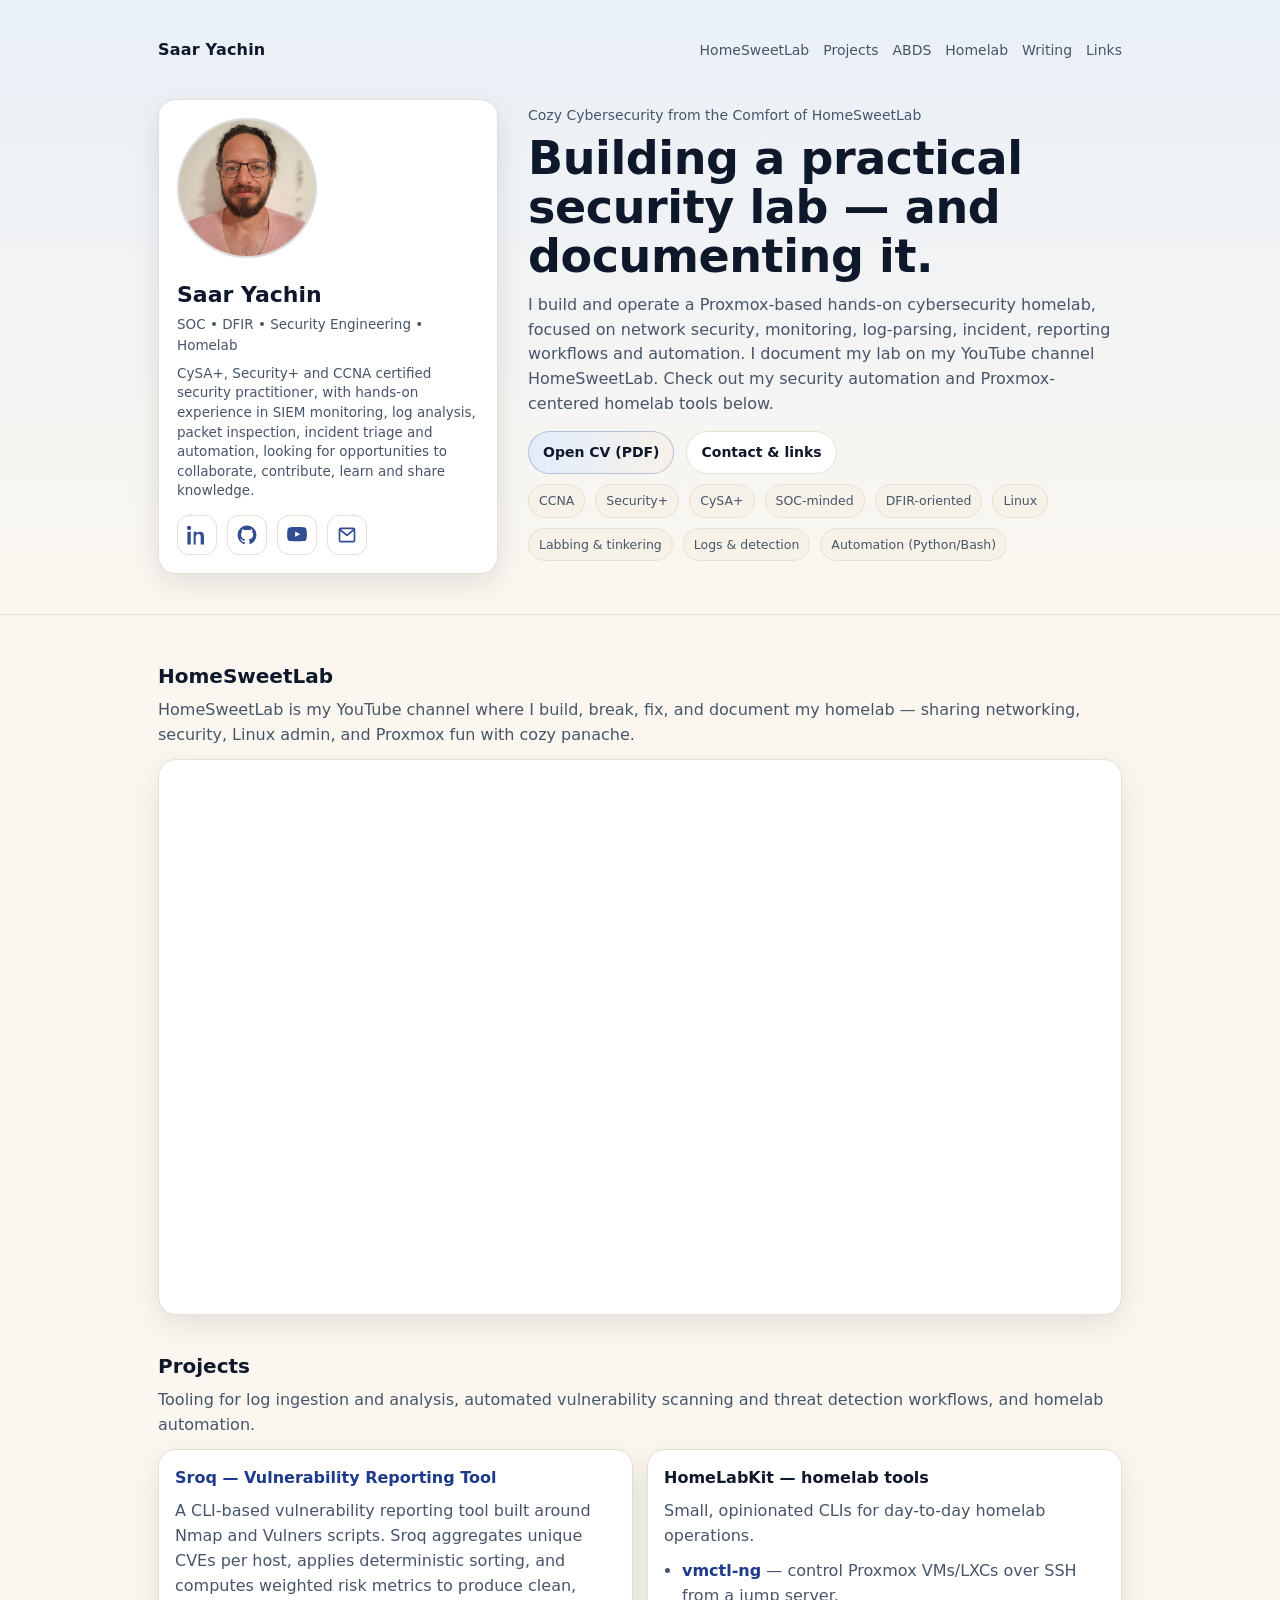
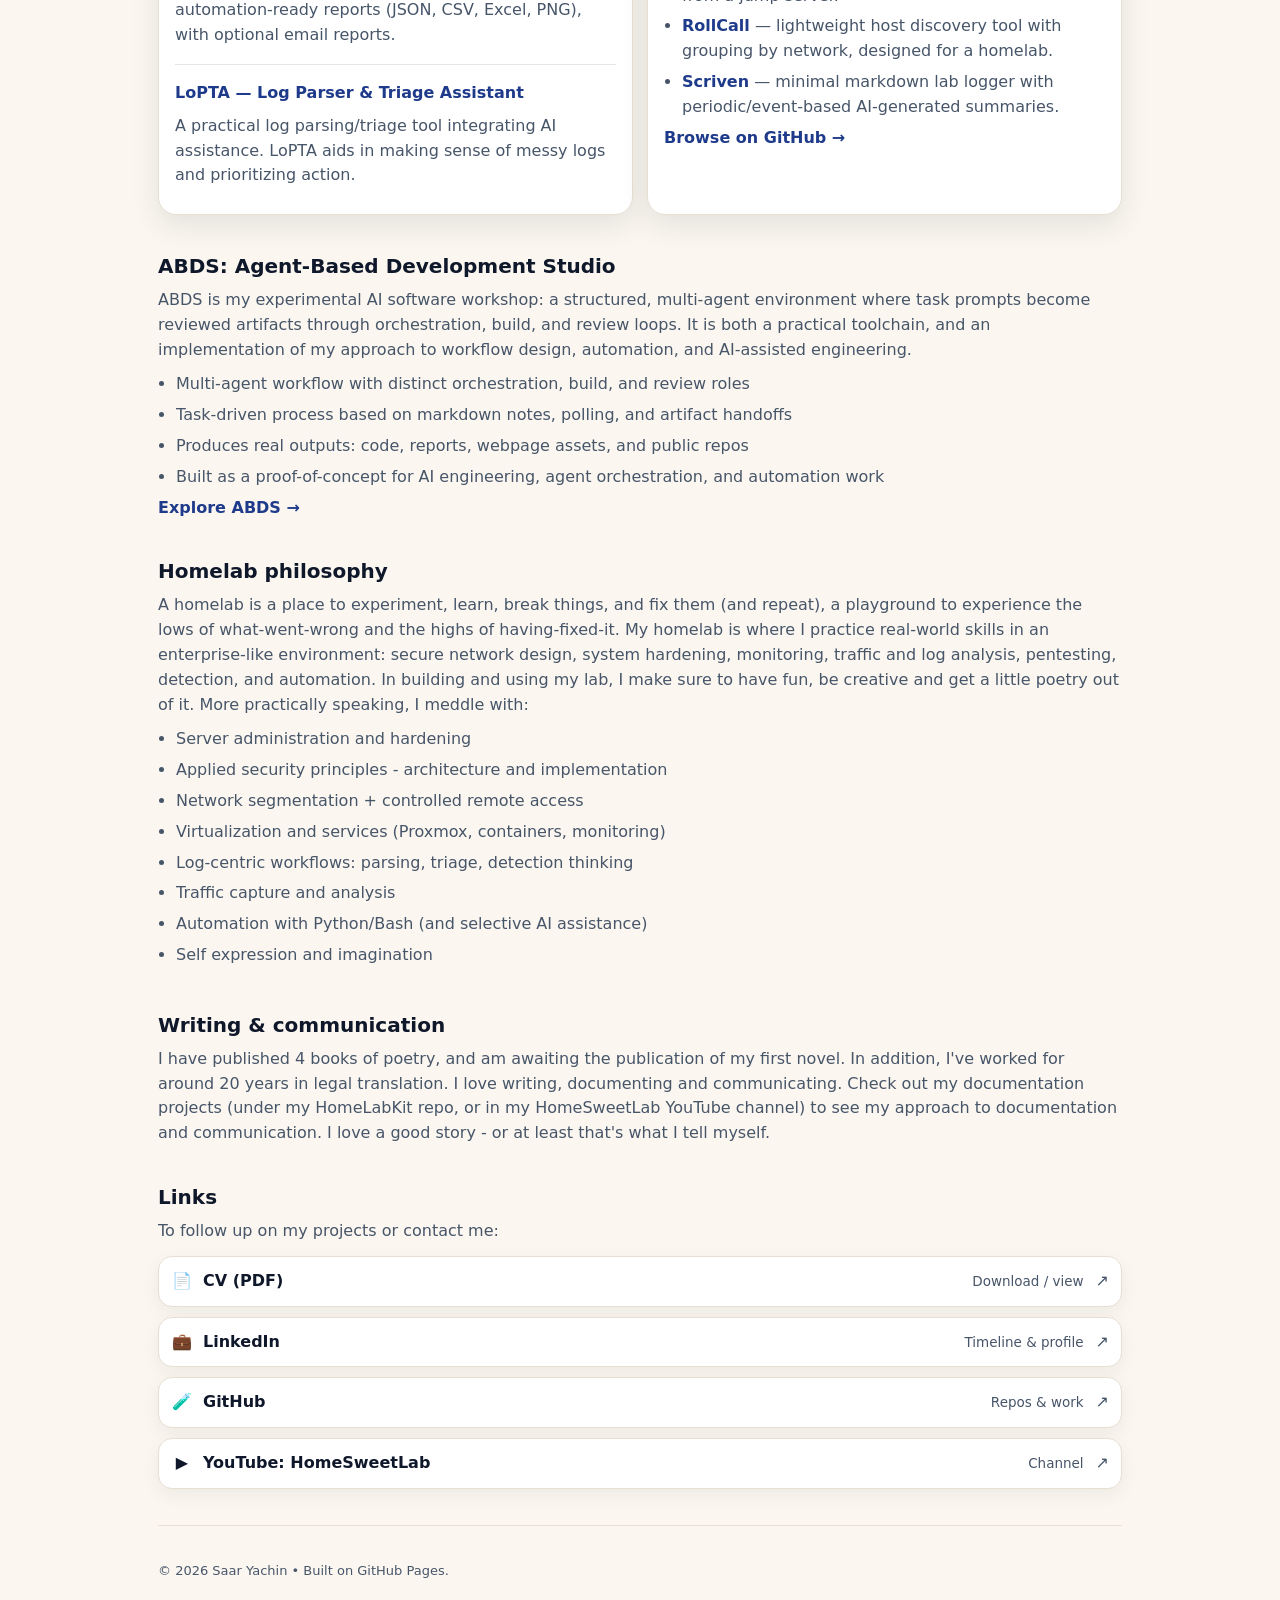
==== commit 93584cc5: "Add ABDS page." ====
--- a/index.html
+++ b/index.html
@@ -19,6 +19,7 @@
         <div class="navlinks">
           <a href="#homesweetlab">HomeSweetLab</a>
           <a href="#projects">Projects</a>
+          <a href="#abds">ABDS</a>
           <a href="#homelab">Homelab</a>
           <a href="#writing">Writing</a>
           <a href="#links">Links</a>
@@ -163,8 +164,24 @@
       </div>
     </section>
 
+    <section class="section" id="abds">
+      <div class="section-head">
+        <h3>ABDS: Agent-Based Development Studio</h3>
+        <p class="muted">
+          ABDS is my experimental AI software workshop: a structured, multi-agent environment where task prompts become reviewed artifacts through orchestration, build, and review loops. It is both a practical toolchain, and an implementation of my approach to workflow design, automation, and AI-assisted engineering.
+        </p>
+      </div>
+      <ul class="bullets">
+        <li>Multi-agent workflow with distinct orchestration, build, and review roles</li>
+        <li>Task-driven process based on markdown notes, polling, and artifact handoffs</li>
+        <li>Produces real outputs: code, reports, webpage assets, and public repos</li>
+        <li>Built as a proof-of-concept for AI engineering, agent orchestration, and automation work</li>
+      </ul>
+	  <a class="link" href="/abds/" target="_blank" rel="noopener">Explore ABDS →</a>
+    </section>
     <section class="section" id="homelab">
       <div class="section-head">
+
         <h3>Homelab philosophy</h3>
         <p class="muted">A homelab is a place to experiment, learn, break things, and fix them (and repeat), a playground to experience the lows of what-went-wrong and the highs of having-fixed-it. My homelab is where I practice real-world skills in an enterprise-like environment: secure network design, system hardening, monitoring, traffic and log analysis, pentesting, detection, and automation. In building and using my lab, I make sure to have fun, be creative and get a little poetry out of it. More practically speaking, I meddle with: </p>
       </div>
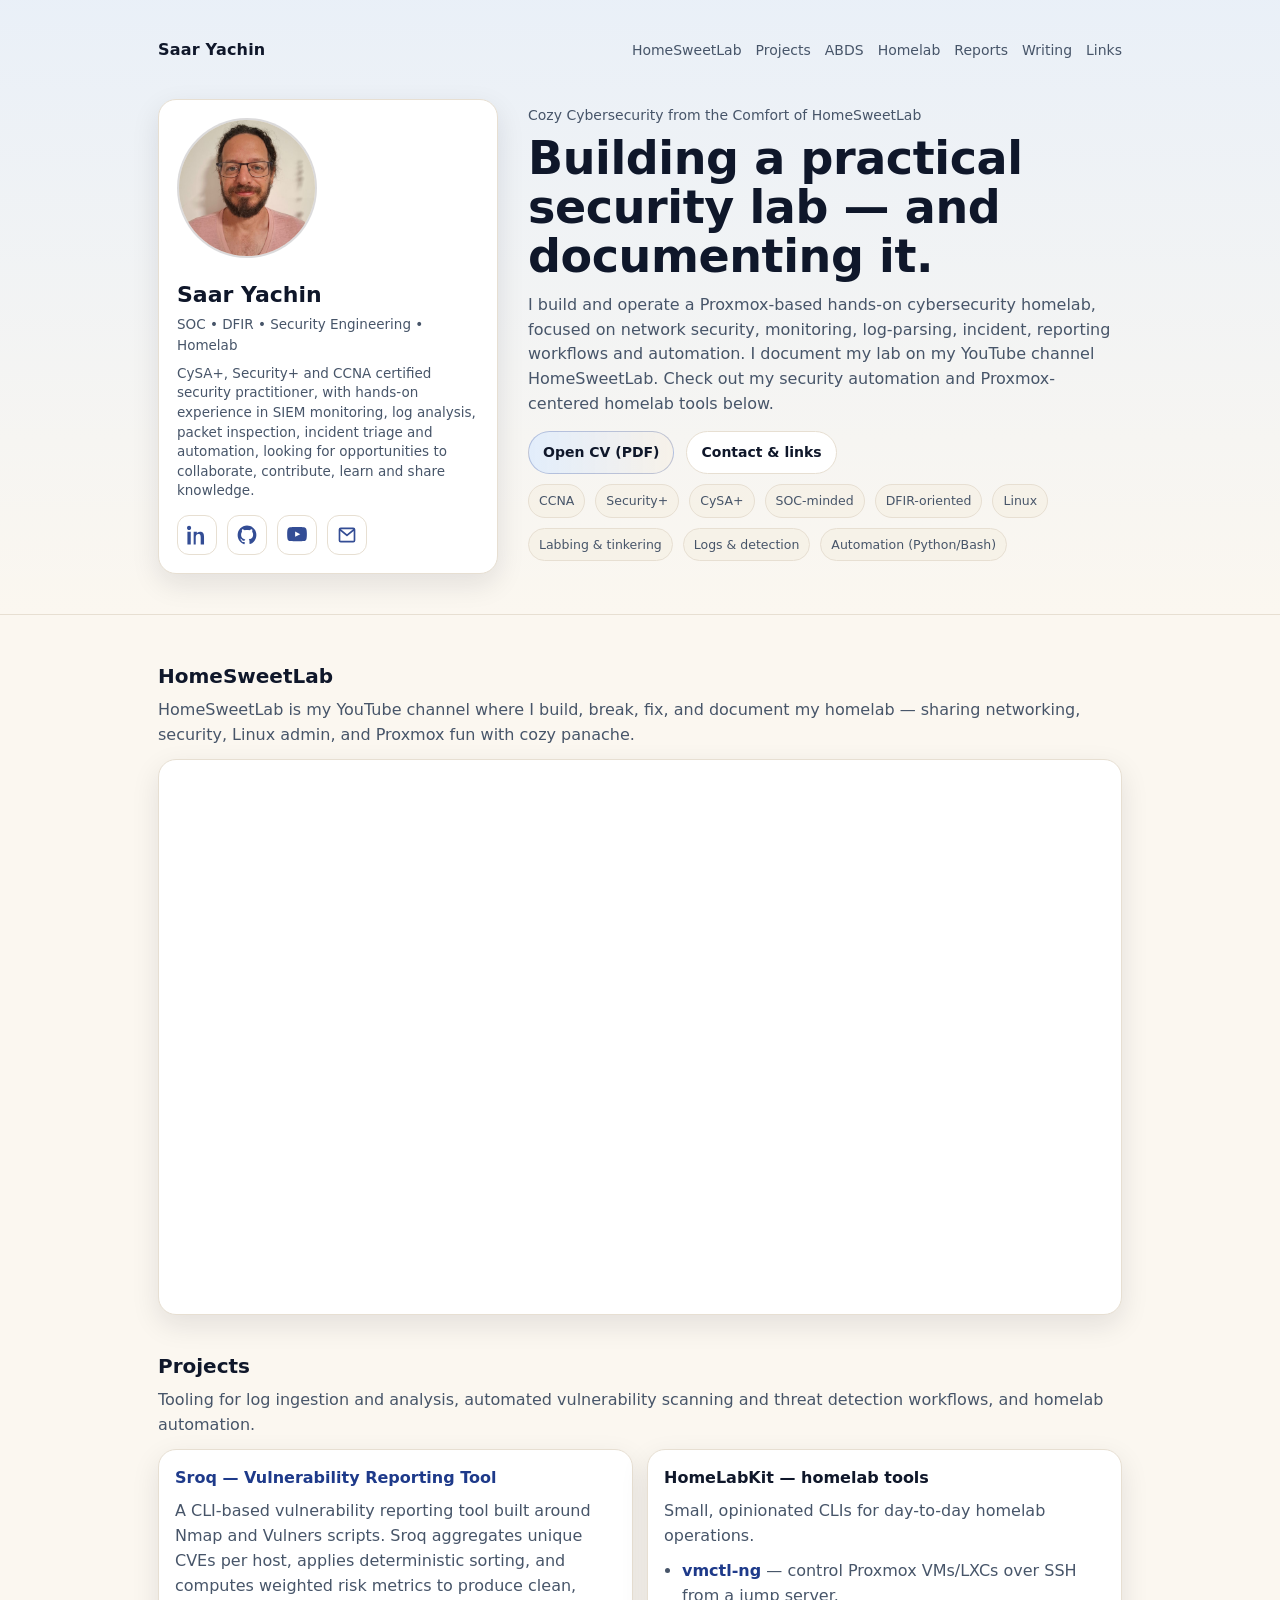
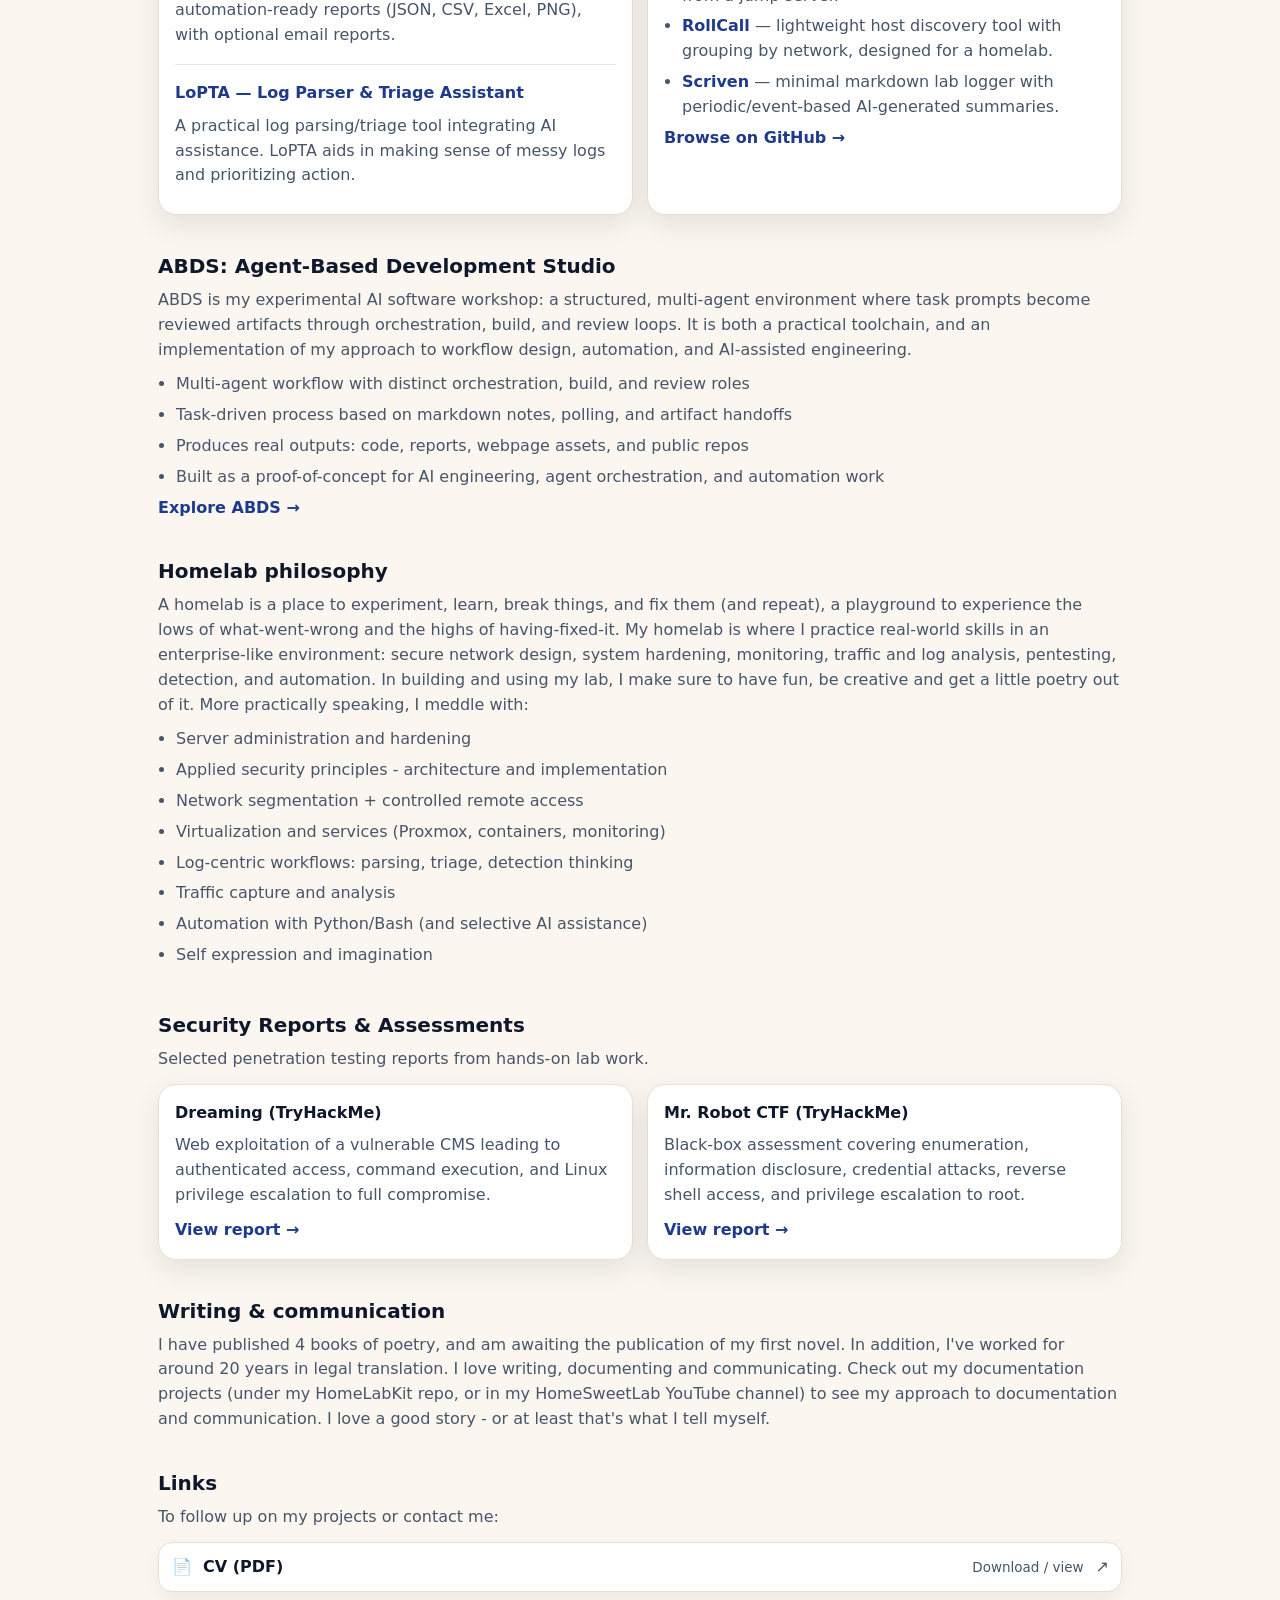
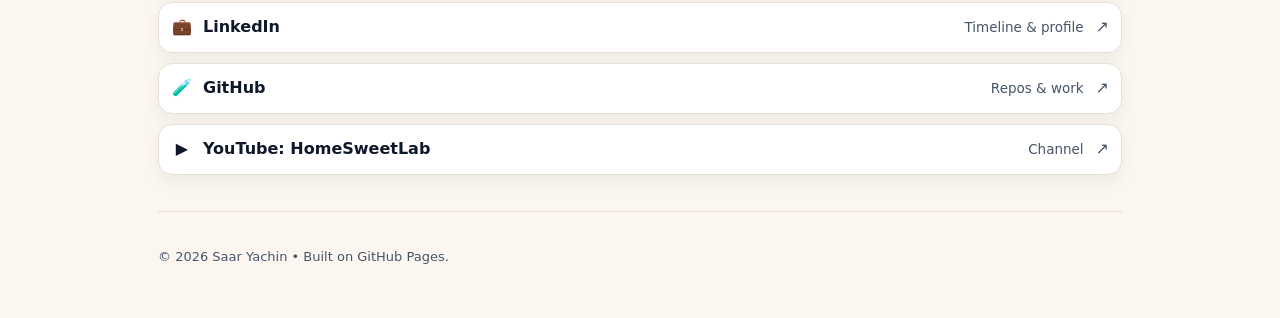
==== commit 723a789e: "Add PT reports and PT section." ====
--- a/index.html
+++ b/index.html
@@ -21,6 +21,7 @@
           <a href="#projects">Projects</a>
           <a href="#abds">ABDS</a>
           <a href="#homelab">Homelab</a>
+          <a href="#reports">Reports</a>
           <a href="#writing">Writing</a>
           <a href="#links">Links</a>
         </div>
@@ -196,6 +197,29 @@
         <li>Self expression and imagination</li>
       </ul>
     </section>
+    
+    <section class="section" id="reports">
+      <div class="section-head">
+        <h3>Security Reports &amp; Assessments</h3>
+        <p class="muted">
+          Selected penetration testing reports from hands-on lab work.
+        </p>
+      </div>
+
+      <div class="grid2">
+        <article class="card">
+          <h4>Dreaming (TryHackMe)</h4>
+          <p class="muted">Web exploitation of a vulnerable CMS leading to authenticated access, command execution, and Linux privilege escalation to full compromise.</p>
+          <a class="link" href="/assets/reports/dreaming.pdf" target="_blank">View report →</a>
+        </article>
+
+        <article class="card">
+          <h4>Mr. Robot CTF (TryHackMe)</h4>
+          <p class="muted">Black-box assessment covering enumeration, information disclosure, credential attacks, reverse shell access, and privilege escalation to root.</p>
+          <a class="link" href="/assets/reports/mr_robot.pdf" target="_blank">View report →</a>
+        </article>
+      </div>
+    </section>
 
     <section class="section" id="writing">
       <div class="section-head">
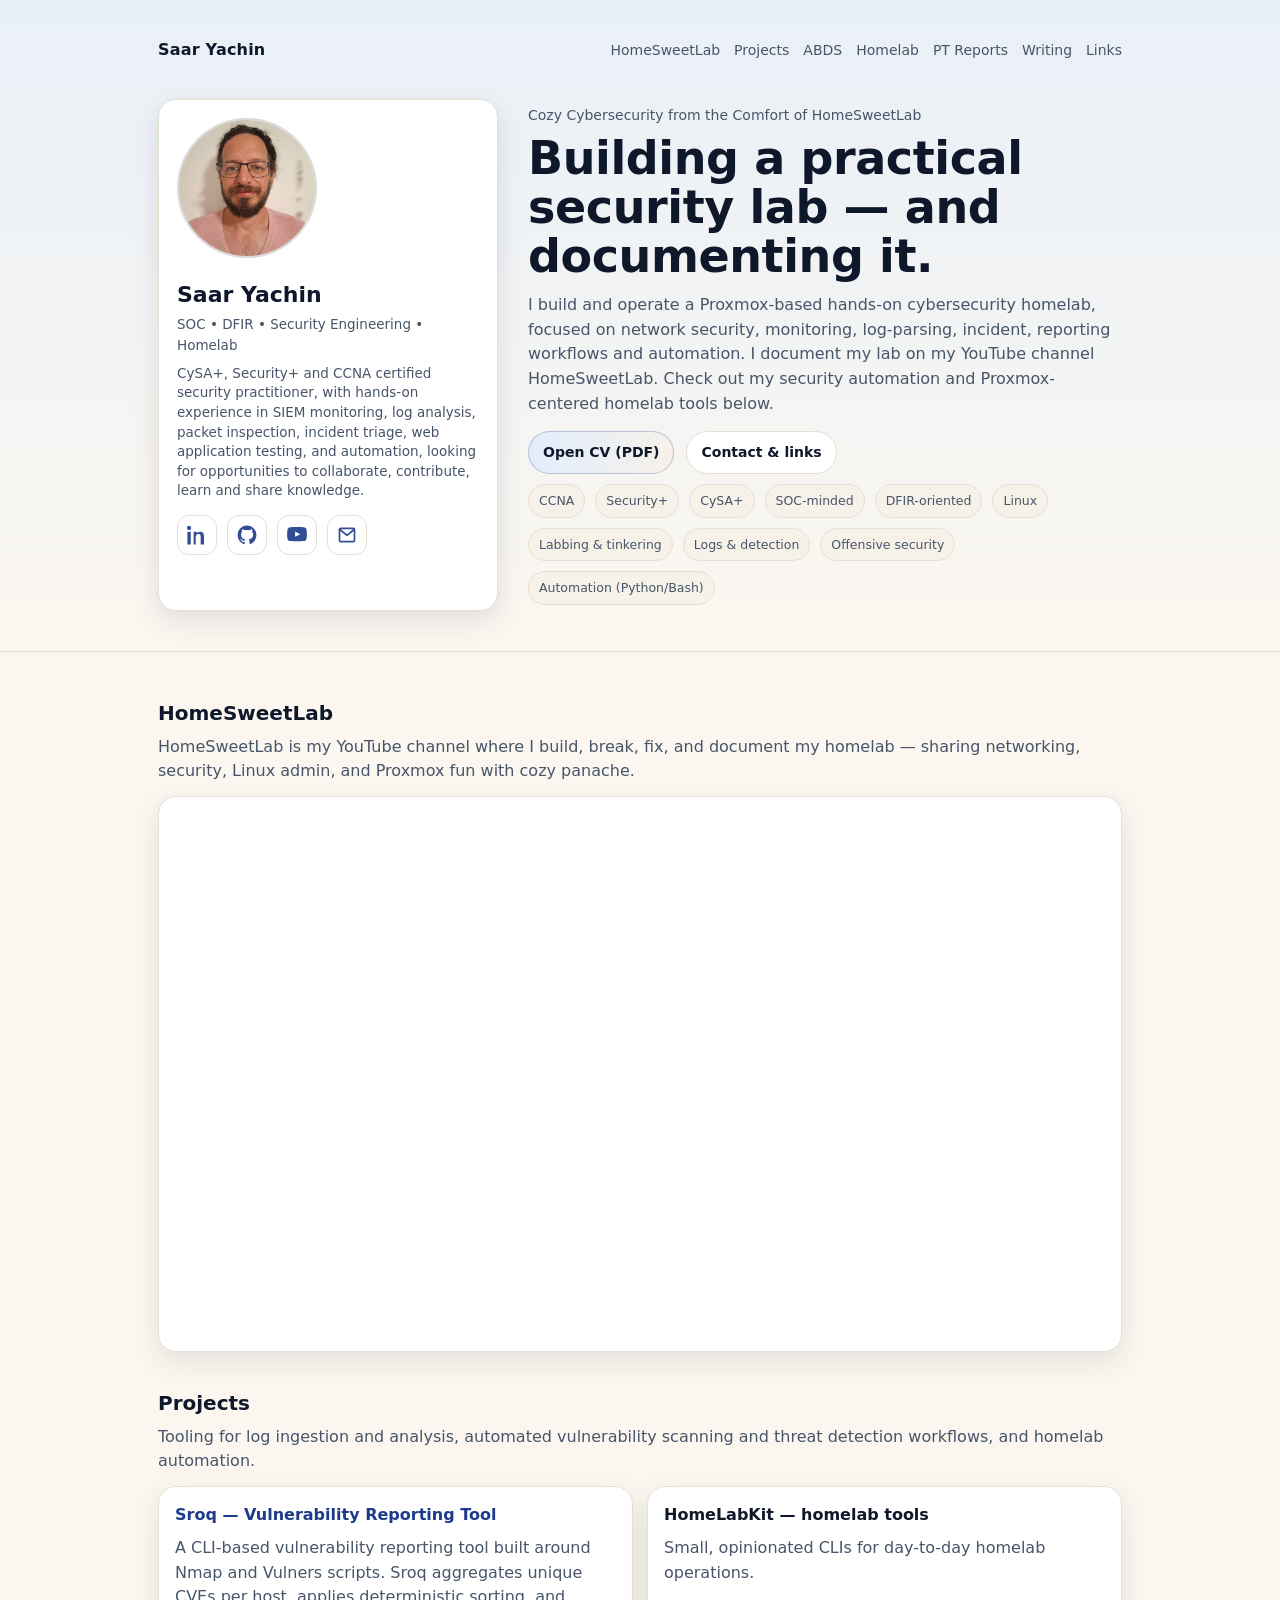
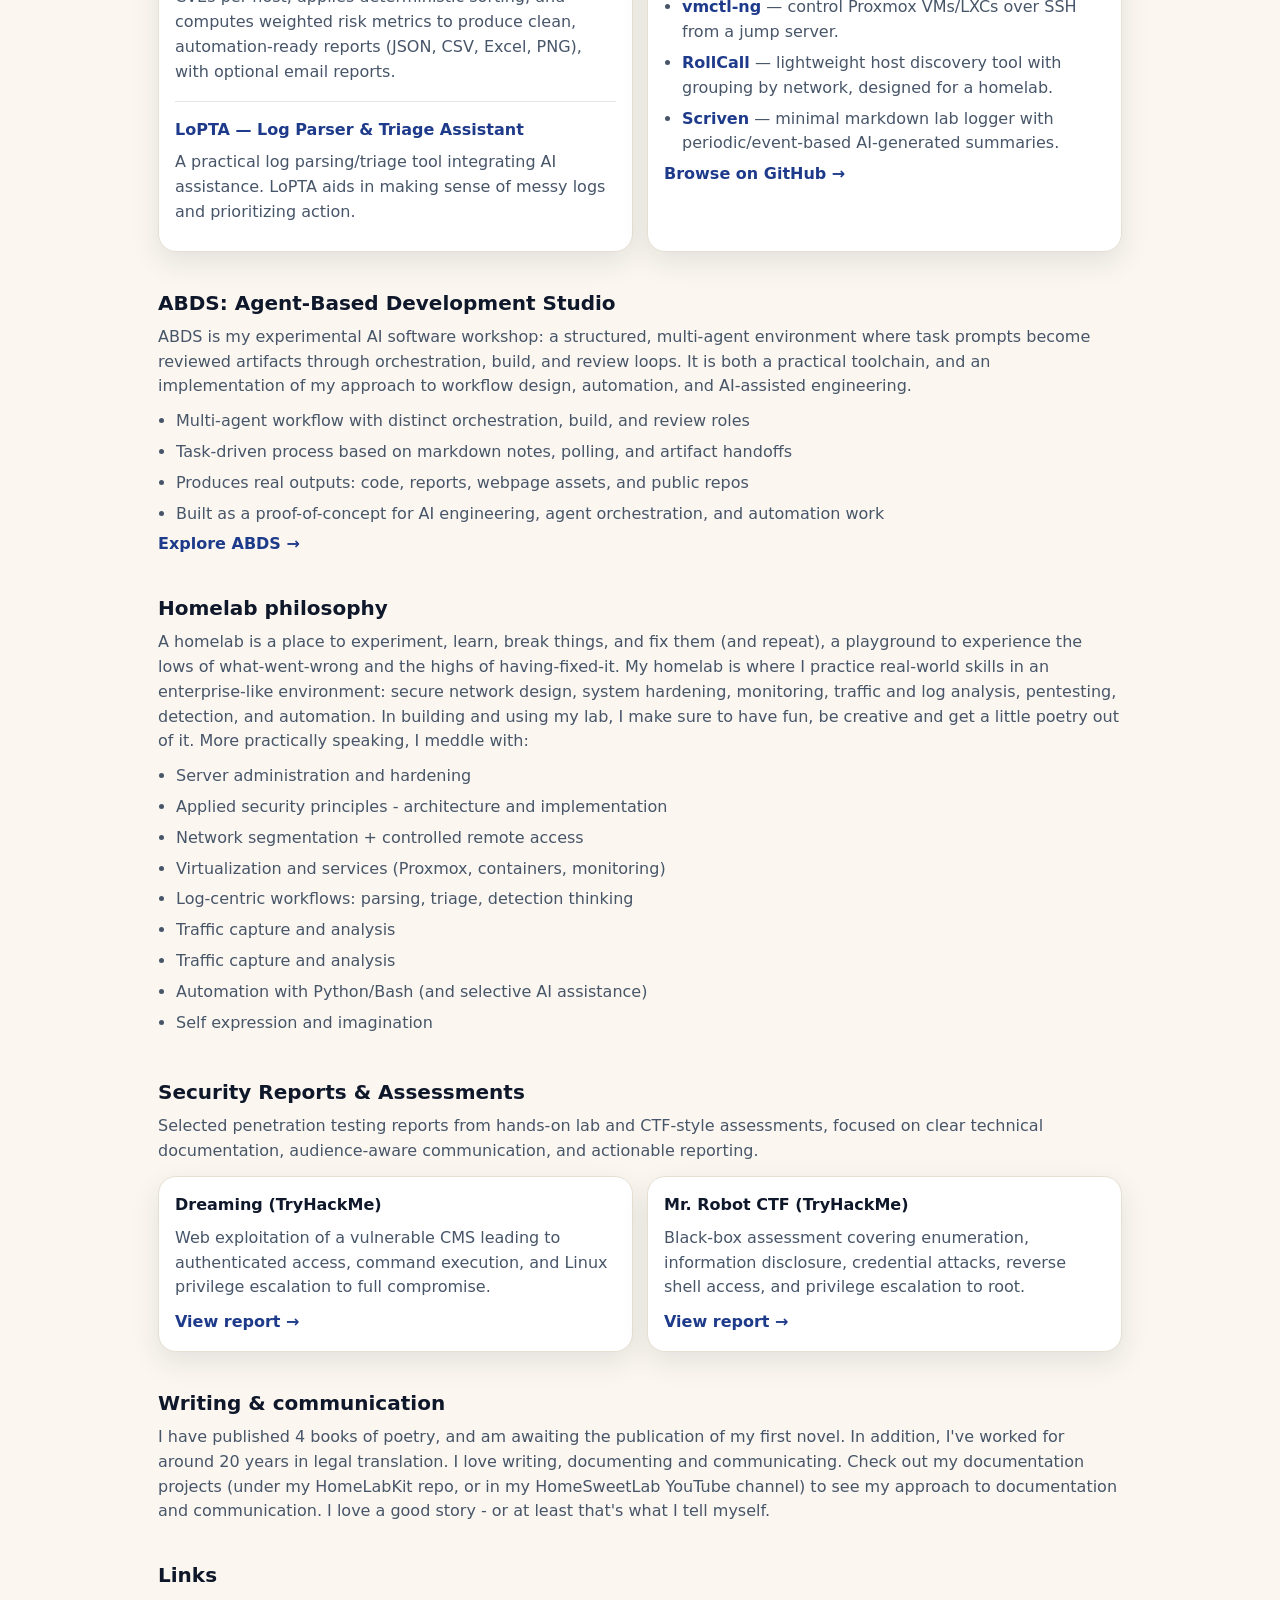
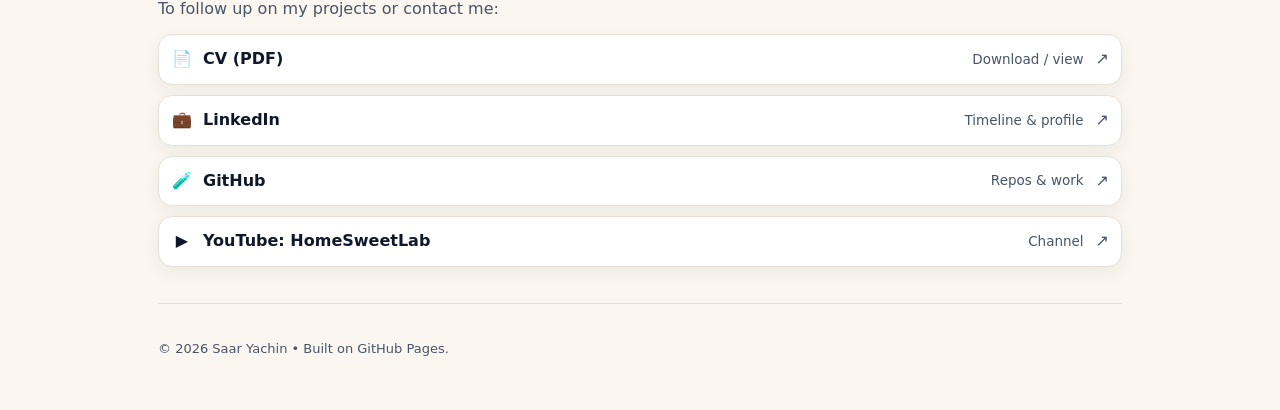
==== commit 1dfbdbbf: "Change PT section" ====
--- a/index.html
+++ b/index.html
@@ -3,8 +3,8 @@
 <head>
   <meta charset="utf-8" />
   <meta name="viewport" content="width=device-width, initial-scale=1" />
-  <title>Saar Yachin — SOC • DFIR • Security Engineering • Homelab</title>
-  <meta name="description" content="CCNA • Security+ • CySA+. Cybersecurity practitioner building and documenting a hands-on homelab. Automation, networking, security engineering, HomeSweetLab on YouTube." />
+  <title>Saar Yachin — SOC • DFIR • Security Engineering • Pentesting • Homelab</title>
+  <meta name="description" content="CCNA • Security+ • CySA+. Cybersecurity practitioner building and documenting a hands-on homelab. Automation, networking, penetration testing, security engineering, HomeSweetLab on YouTube." />
   <link rel="stylesheet" href="styles.css" />
   <link rel="icon" href="/favicon.ico">
   <link rel="icon" type="image/png" sizes="16x16" href="/favicon-16x16.png">
@@ -21,7 +21,7 @@
           <a href="#projects">Projects</a>
           <a href="#abds">ABDS</a>
           <a href="#homelab">Homelab</a>
-          <a href="#reports">Reports</a>
+          <a href="#reports">PT Reports</a>
           <a href="#writing">Writing</a>
           <a href="#links">Links</a>
         </div>
@@ -34,7 +34,7 @@
           <div class="identity">
             <h1 class="name">Saar Yachin</h1>
 	    <p class="tagline">SOC • DFIR • Security Engineering • Homelab</p>
-	    <p class="micro">CySA+, Security+ and CCNA certified security practitioner, with hands-on experience in SIEM monitoring, log analysis, packet inspection, incident triage and automation, looking for opportunities to collaborate, contribute, learn and share knowledge. </p>
+	    <p class="micro">CySA+, Security+ and CCNA certified security practitioner, with hands-on experience in SIEM monitoring, log analysis, packet inspection, incident triage, web application testing, and automation, looking for opportunities to collaborate, contribute, learn and share knowledge. </p>
           </div>
 
           <div class="iconbar" aria-label="Social links">
@@ -76,6 +76,7 @@
 	    <span class="chip">Linux</span>
 	    <span class="chip">Labbing & tinkering</span>
 	    <span class="chip">Logs & detection</span>
+	    <span class="chip">Offensive security</span>
 	    <span class="chip">Automation (Python/Bash)</span>
         </div>
       </div>
@@ -193,6 +194,7 @@
         <li>Virtualization and services (Proxmox, containers, monitoring)</li>
         <li>Log-centric workflows: parsing, triage, detection thinking</li>
         <li>Traffic capture and analysis</li>
+        <li>Traffic capture and analysis</li>
         <li>Automation with Python/Bash (and selective AI assistance)</li>
         <li>Self expression and imagination</li>
       </ul>
@@ -201,9 +203,7 @@
     <section class="section" id="reports">
       <div class="section-head">
         <h3>Security Reports &amp; Assessments</h3>
-        <p class="muted">
-          Selected penetration testing reports from hands-on lab work.
-        </p>
+        <p class="muted">Selected penetration testing reports from hands-on lab and CTF-style assessments, focused on clear technical documentation, audience-aware communication, and actionable reporting.</p>
       </div>
 
       <div class="grid2">
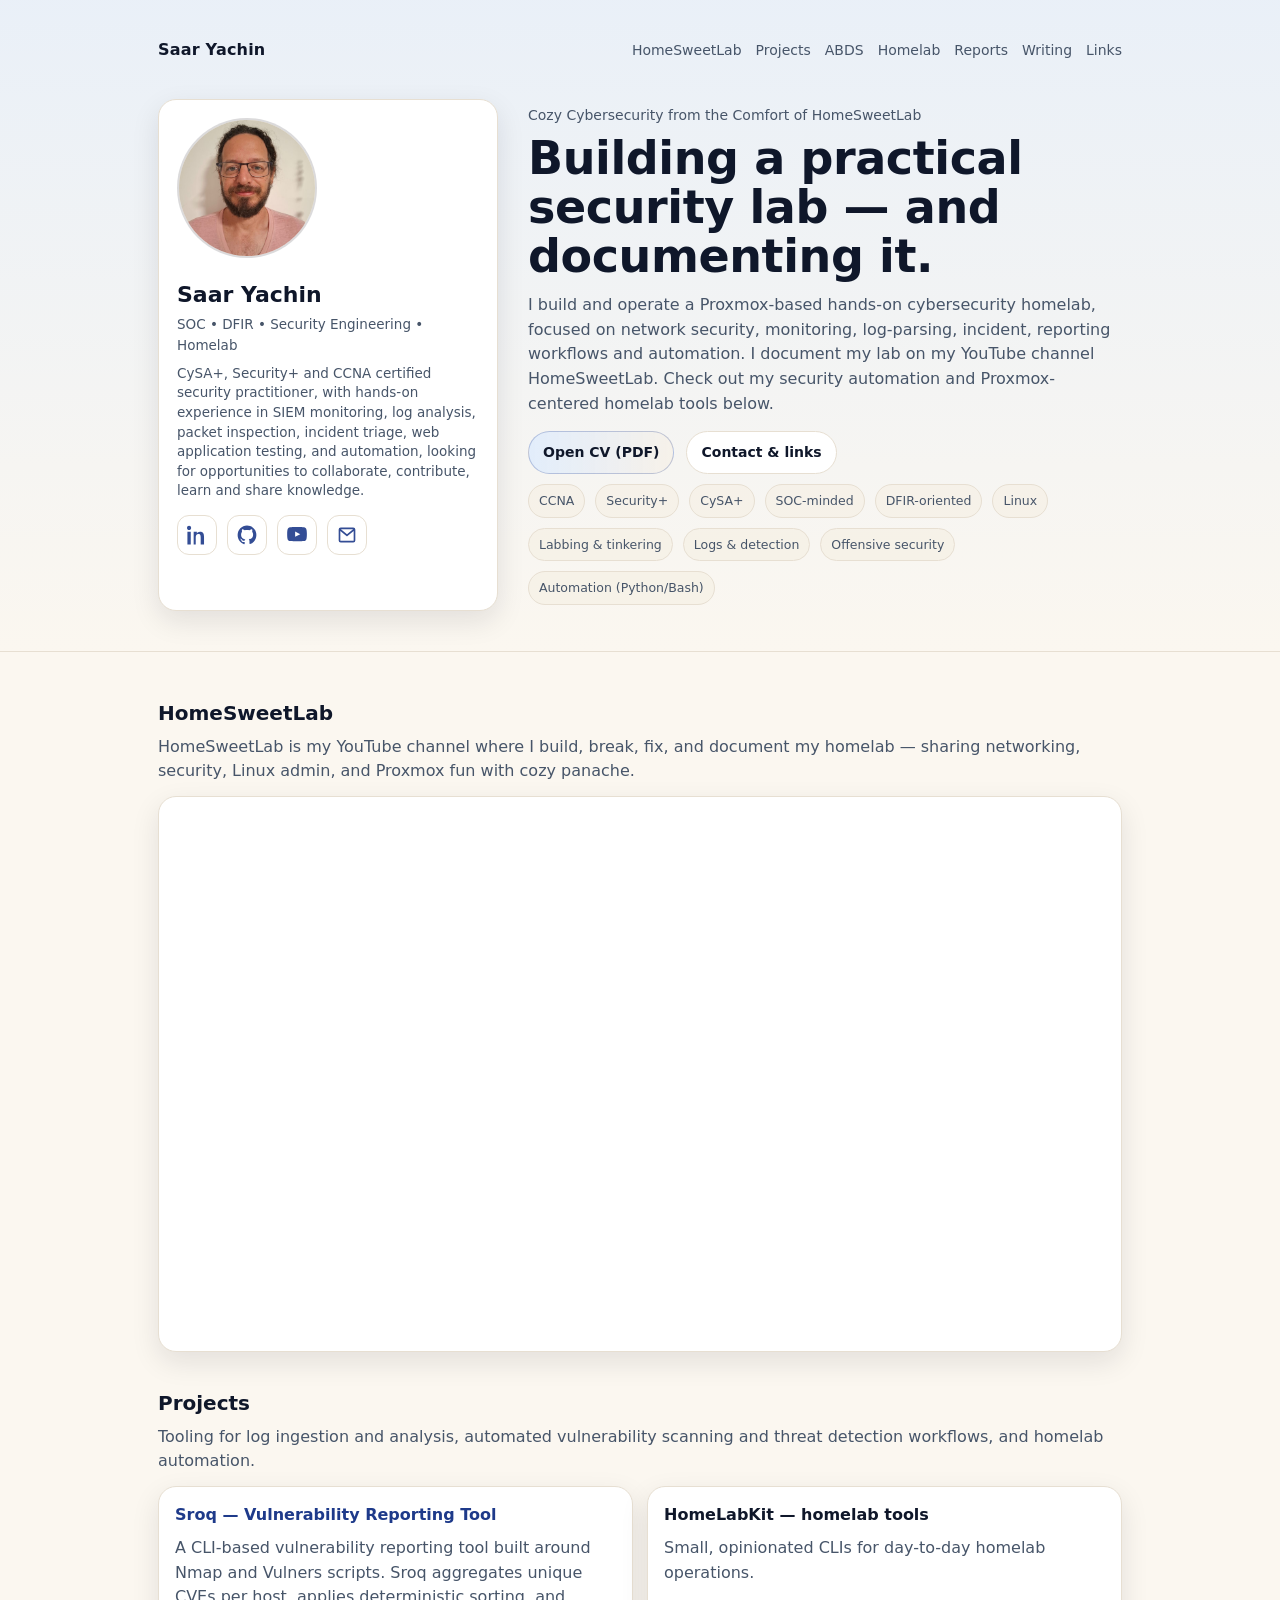
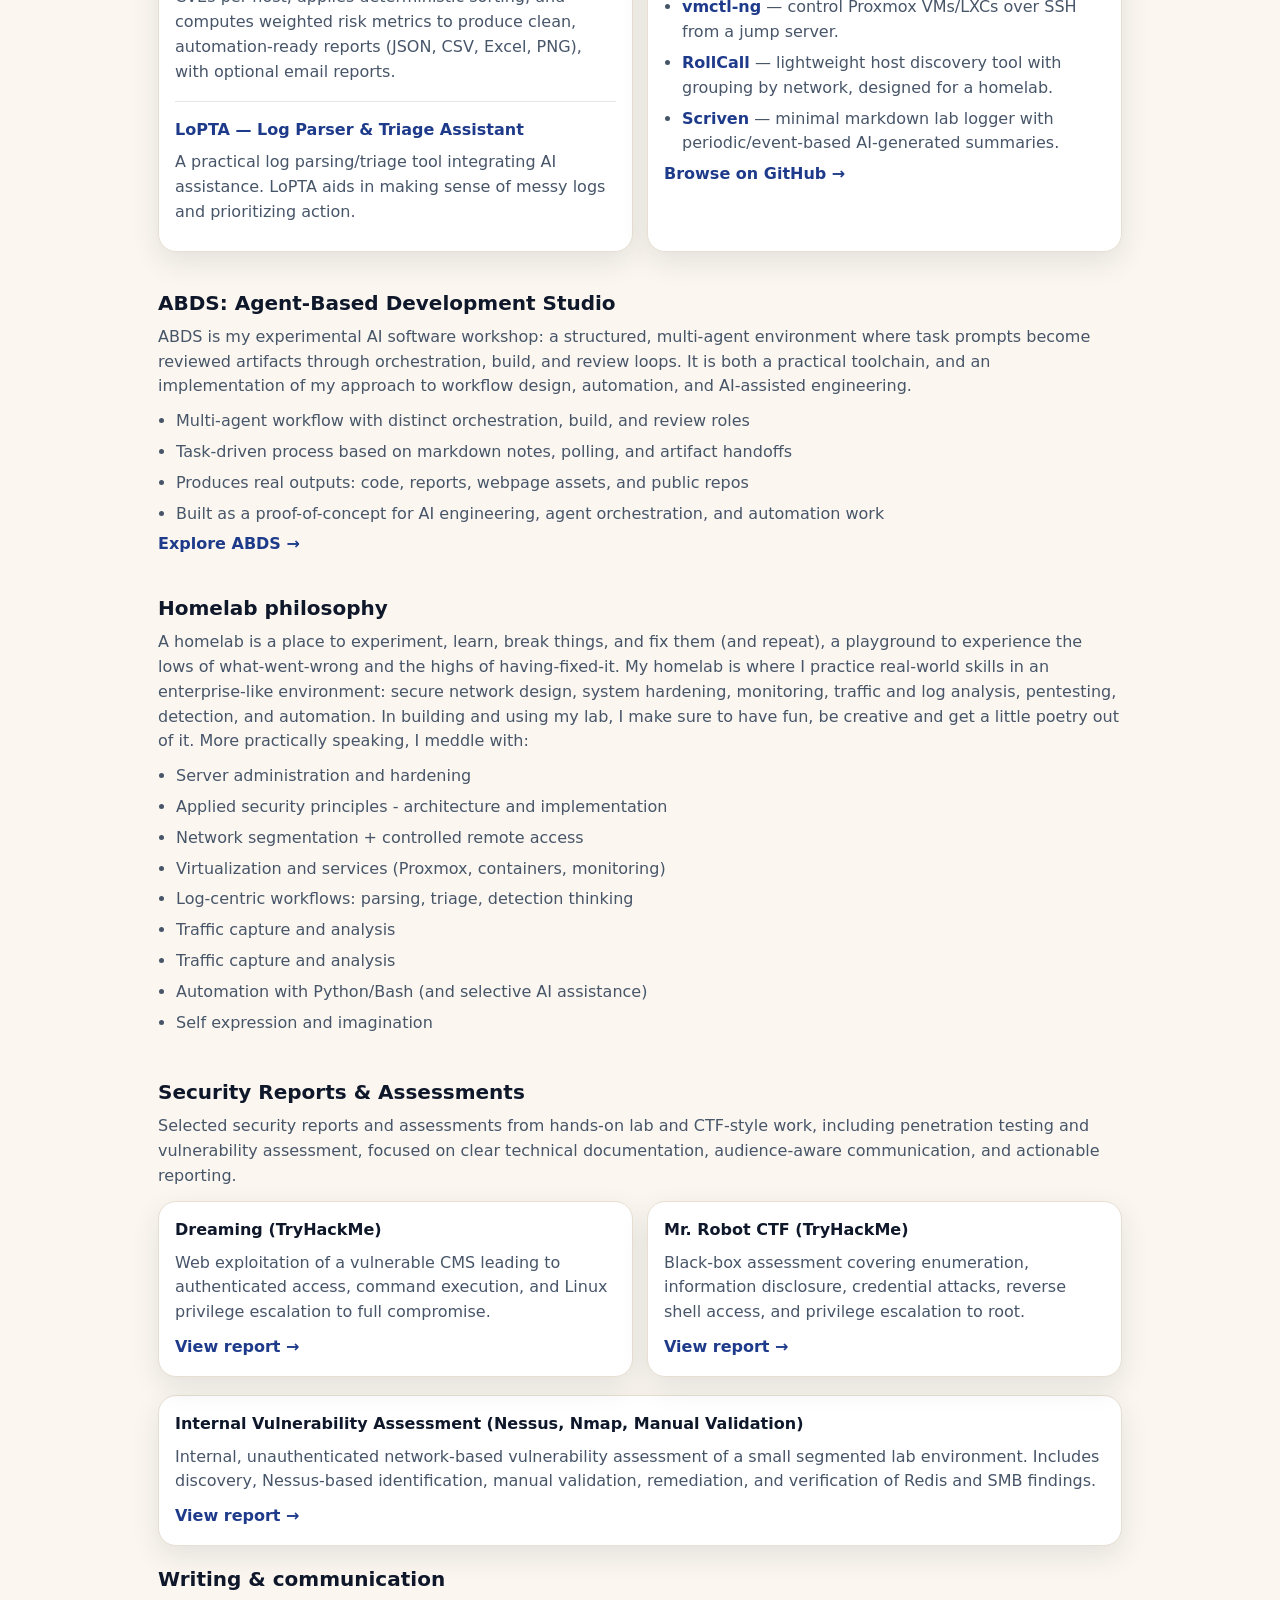
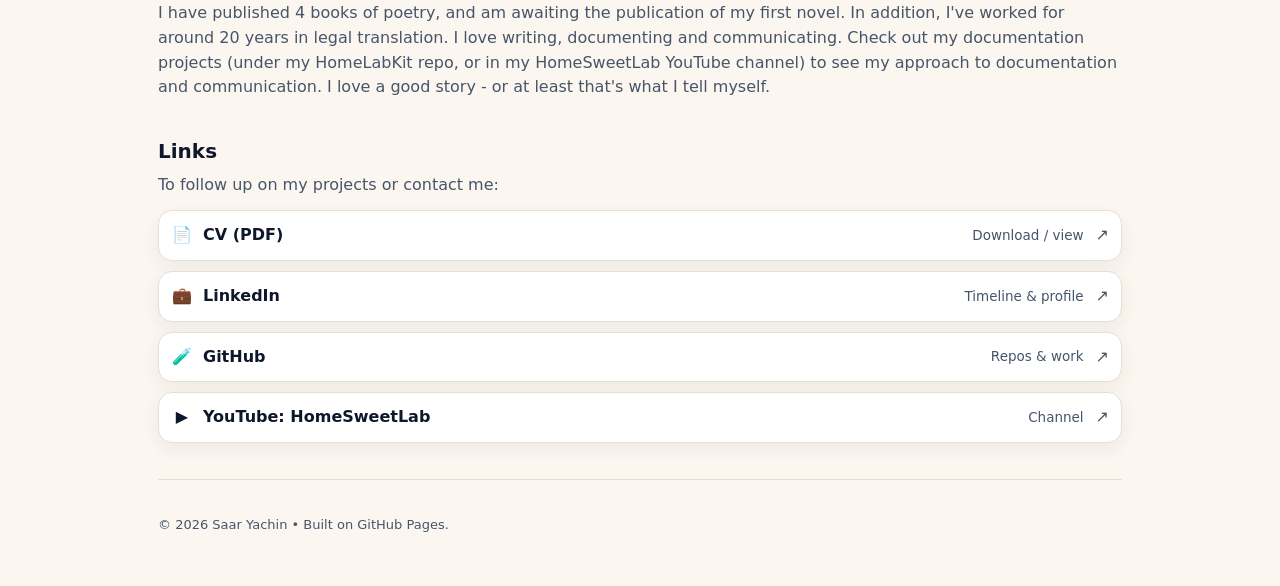
==== commit ef762c98: "Add vulnerability assessment report." ====
--- a/index.html
+++ b/index.html
@@ -21,7 +21,7 @@
           <a href="#projects">Projects</a>
           <a href="#abds">ABDS</a>
           <a href="#homelab">Homelab</a>
-          <a href="#reports">PT Reports</a>
+          <a href="#reports">Reports</a>
           <a href="#writing">Writing</a>
           <a href="#links">Links</a>
         </div>
@@ -203,7 +203,7 @@
     <section class="section" id="reports">
       <div class="section-head">
         <h3>Security Reports &amp; Assessments</h3>
-        <p class="muted">Selected penetration testing reports from hands-on lab and CTF-style assessments, focused on clear technical documentation, audience-aware communication, and actionable reporting.</p>
+        <p class="muted">Selected security reports and assessments from hands-on lab and CTF-style work, including penetration testing and vulnerability assessment, focused on clear technical documentation, audience-aware communication, and actionable reporting.</p>
       </div>
 
       <div class="grid2">
@@ -221,6 +221,12 @@
       </div>
     </section>
 
+    <article class="card">
+      <h4>Internal Vulnerability Assessment (Nessus, Nmap, Manual Validation)</h4>
+      <p class="muted">Internal, unauthenticated network-based vulnerability assessment of a small segmented lab environment. Includes discovery, Nessus-based identification, manual validation, remediation, and verification of Redis and SMB findings.</p>
+      <a class="link" href="/assets/reports/vulnerability_assessment.pdf" target="_blank" rel="noopener">View report →</a>
+    </article>
+
     <section class="section" id="writing">
       <div class="section-head">
         <h3>Writing & communication</h3>
